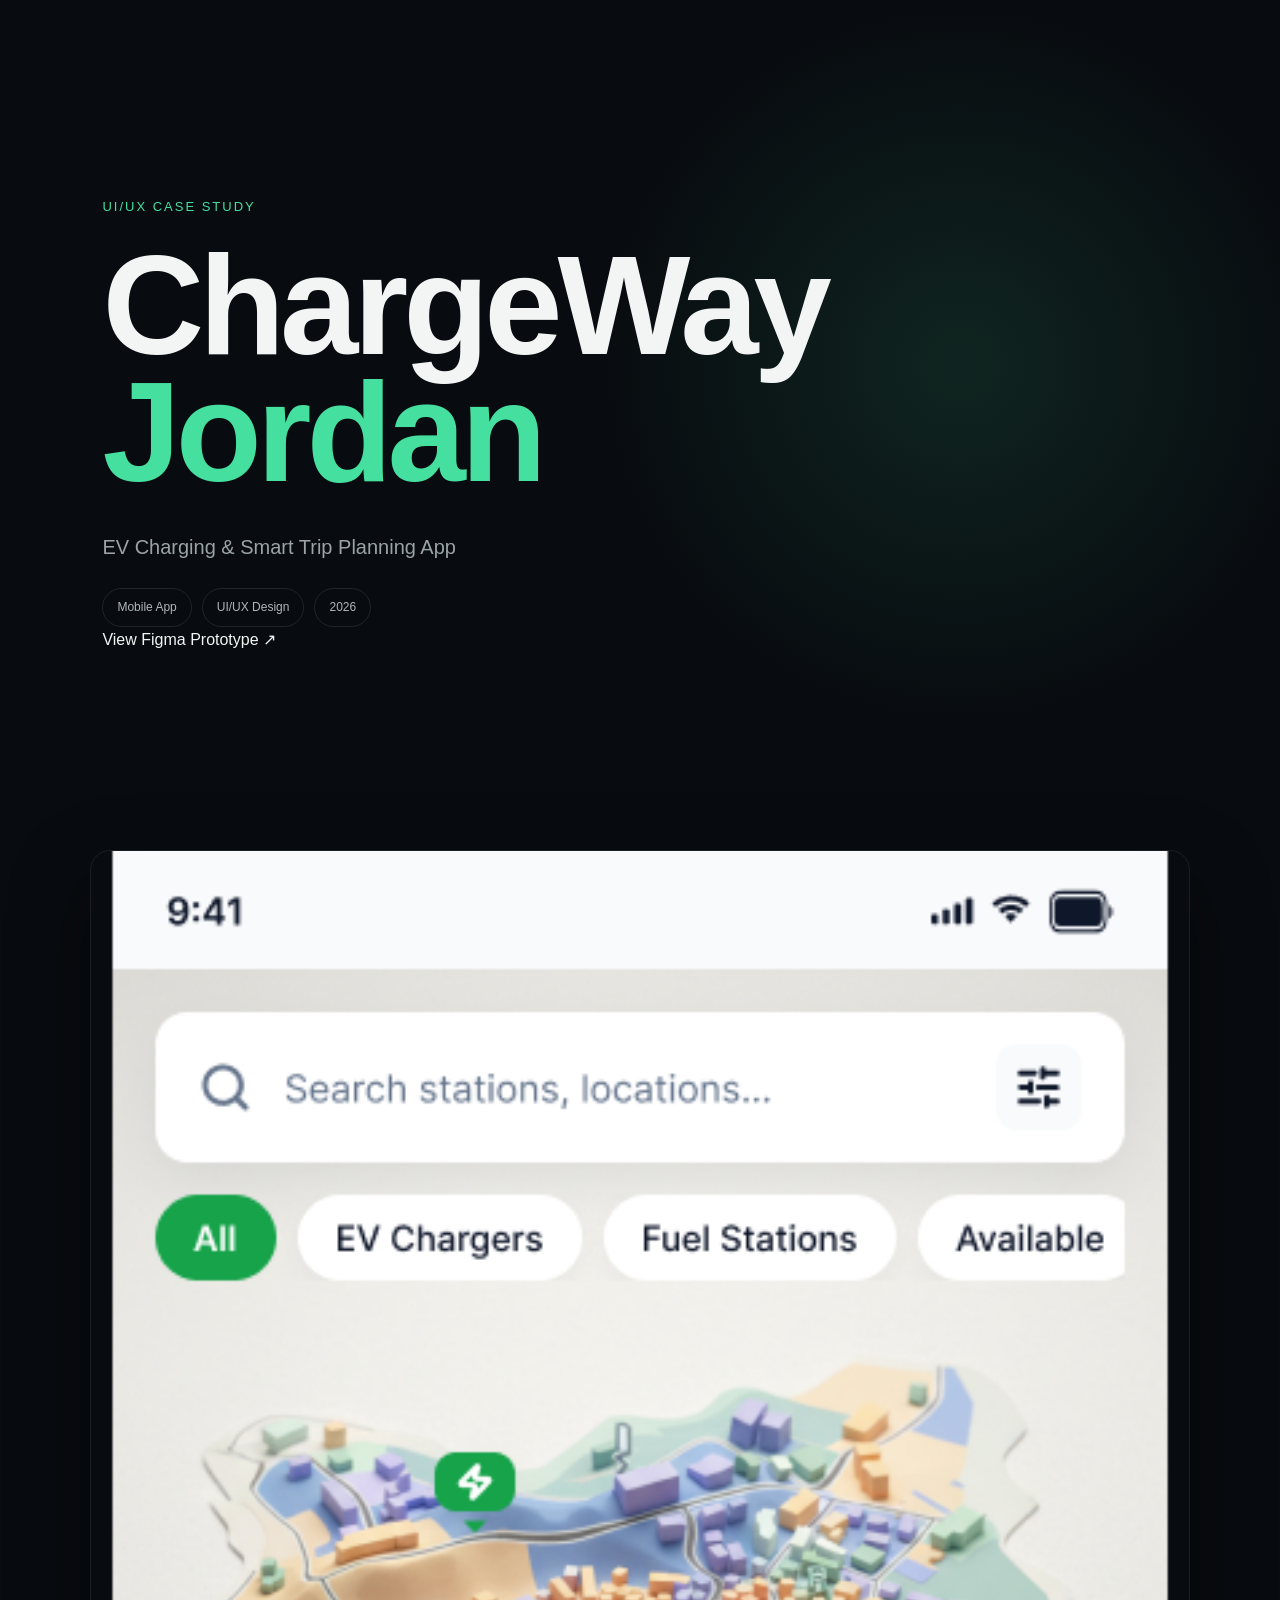
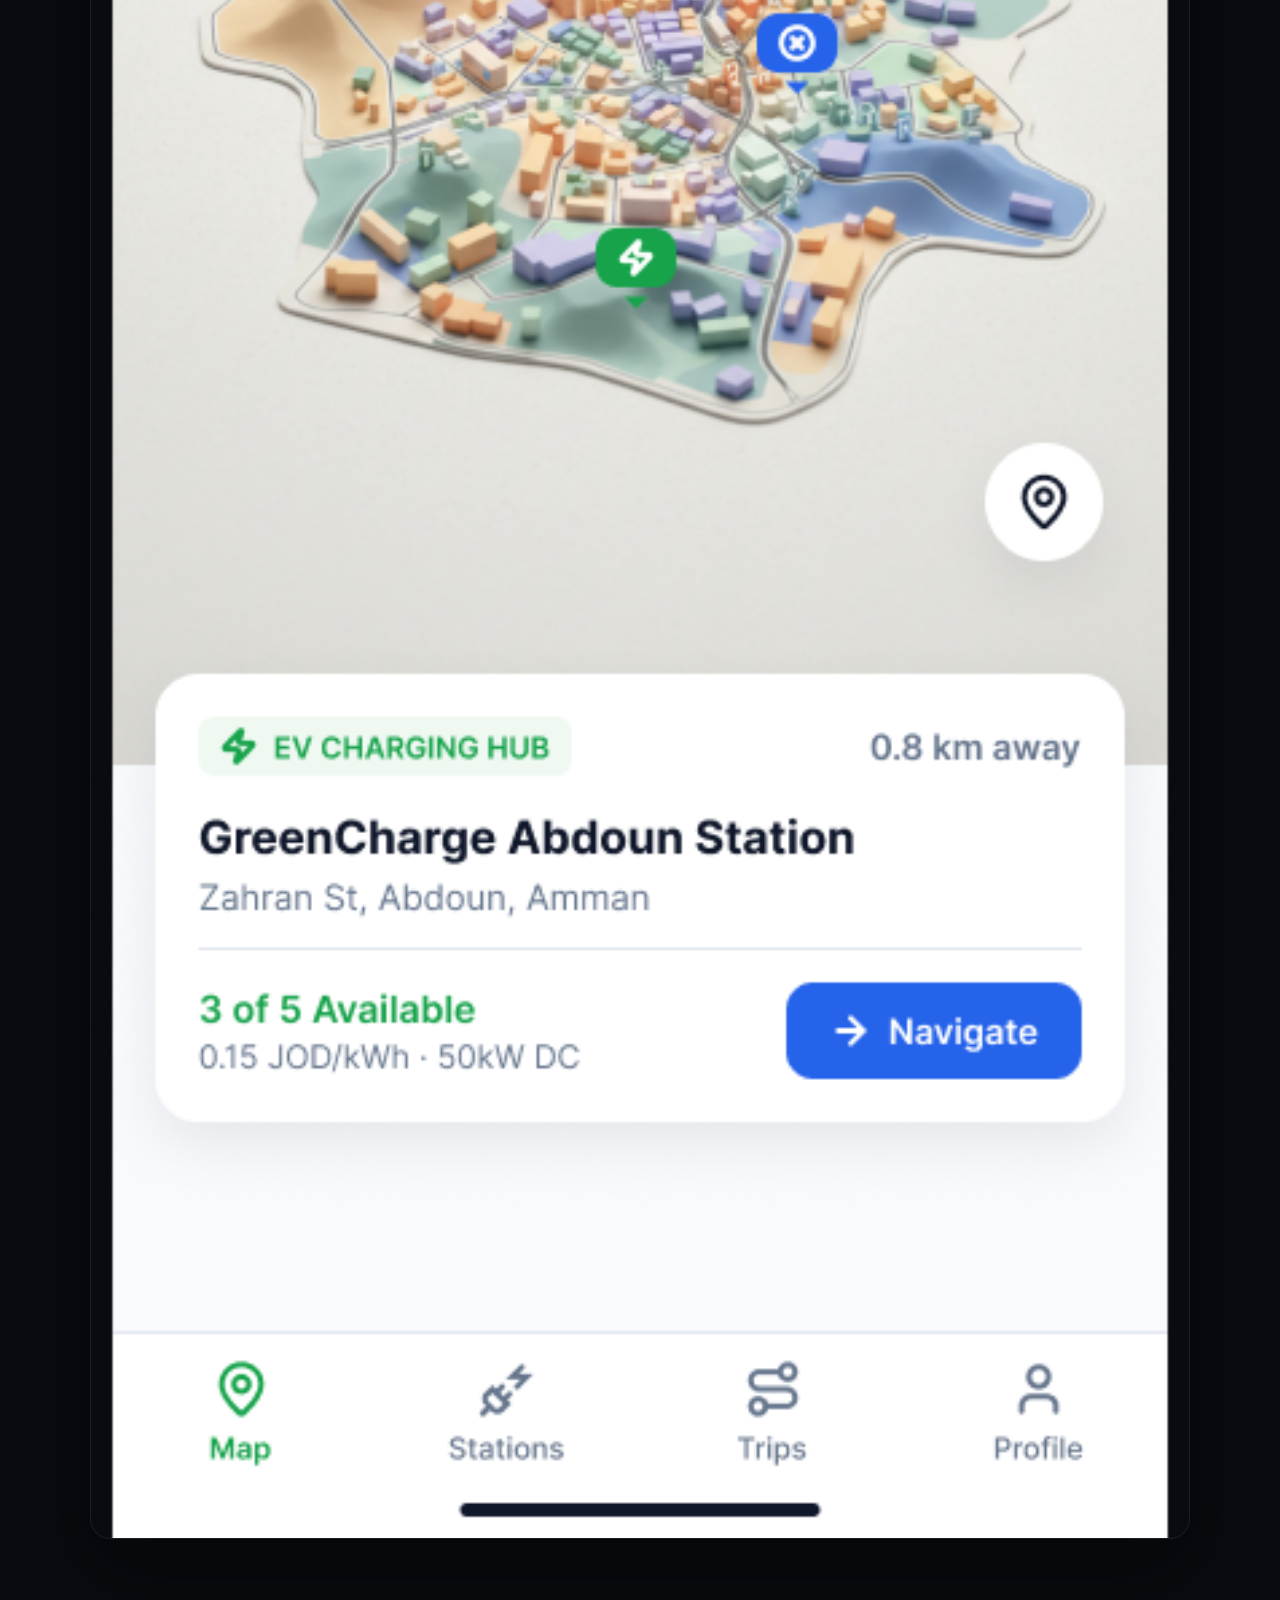
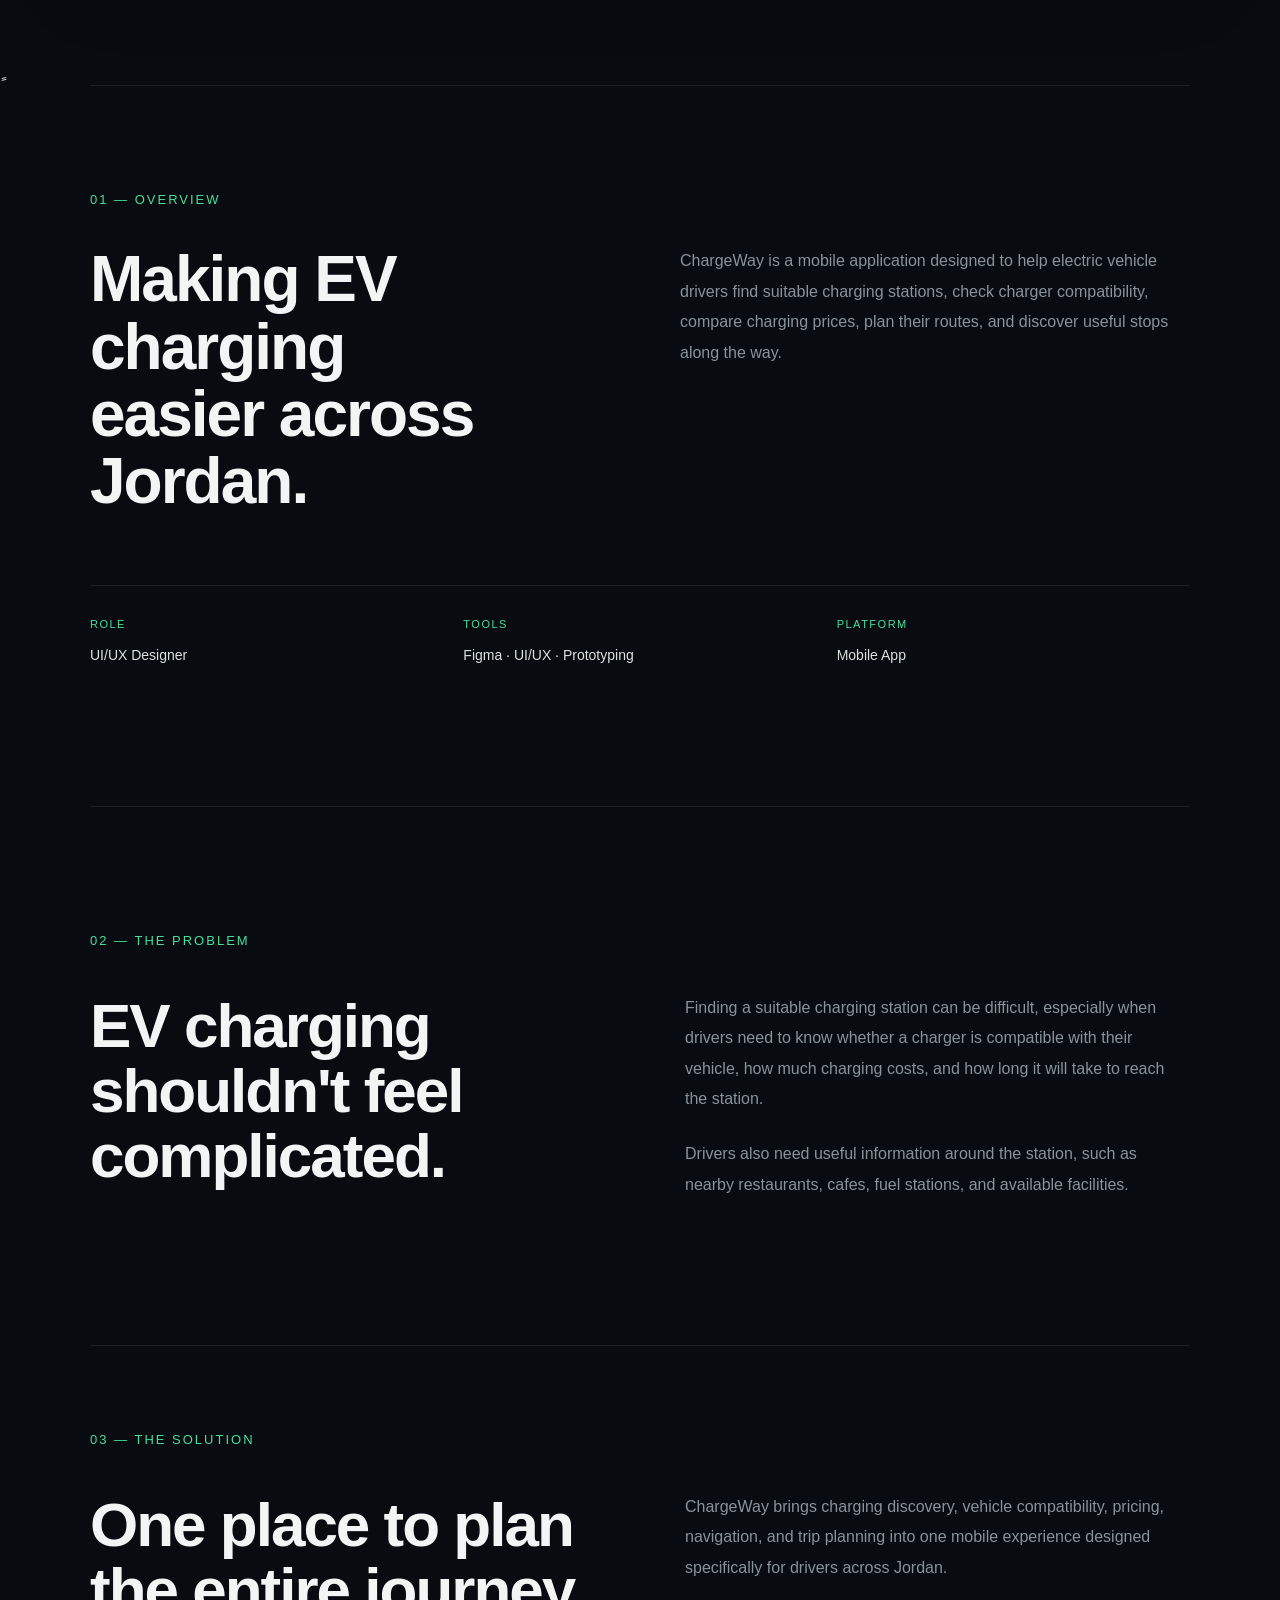
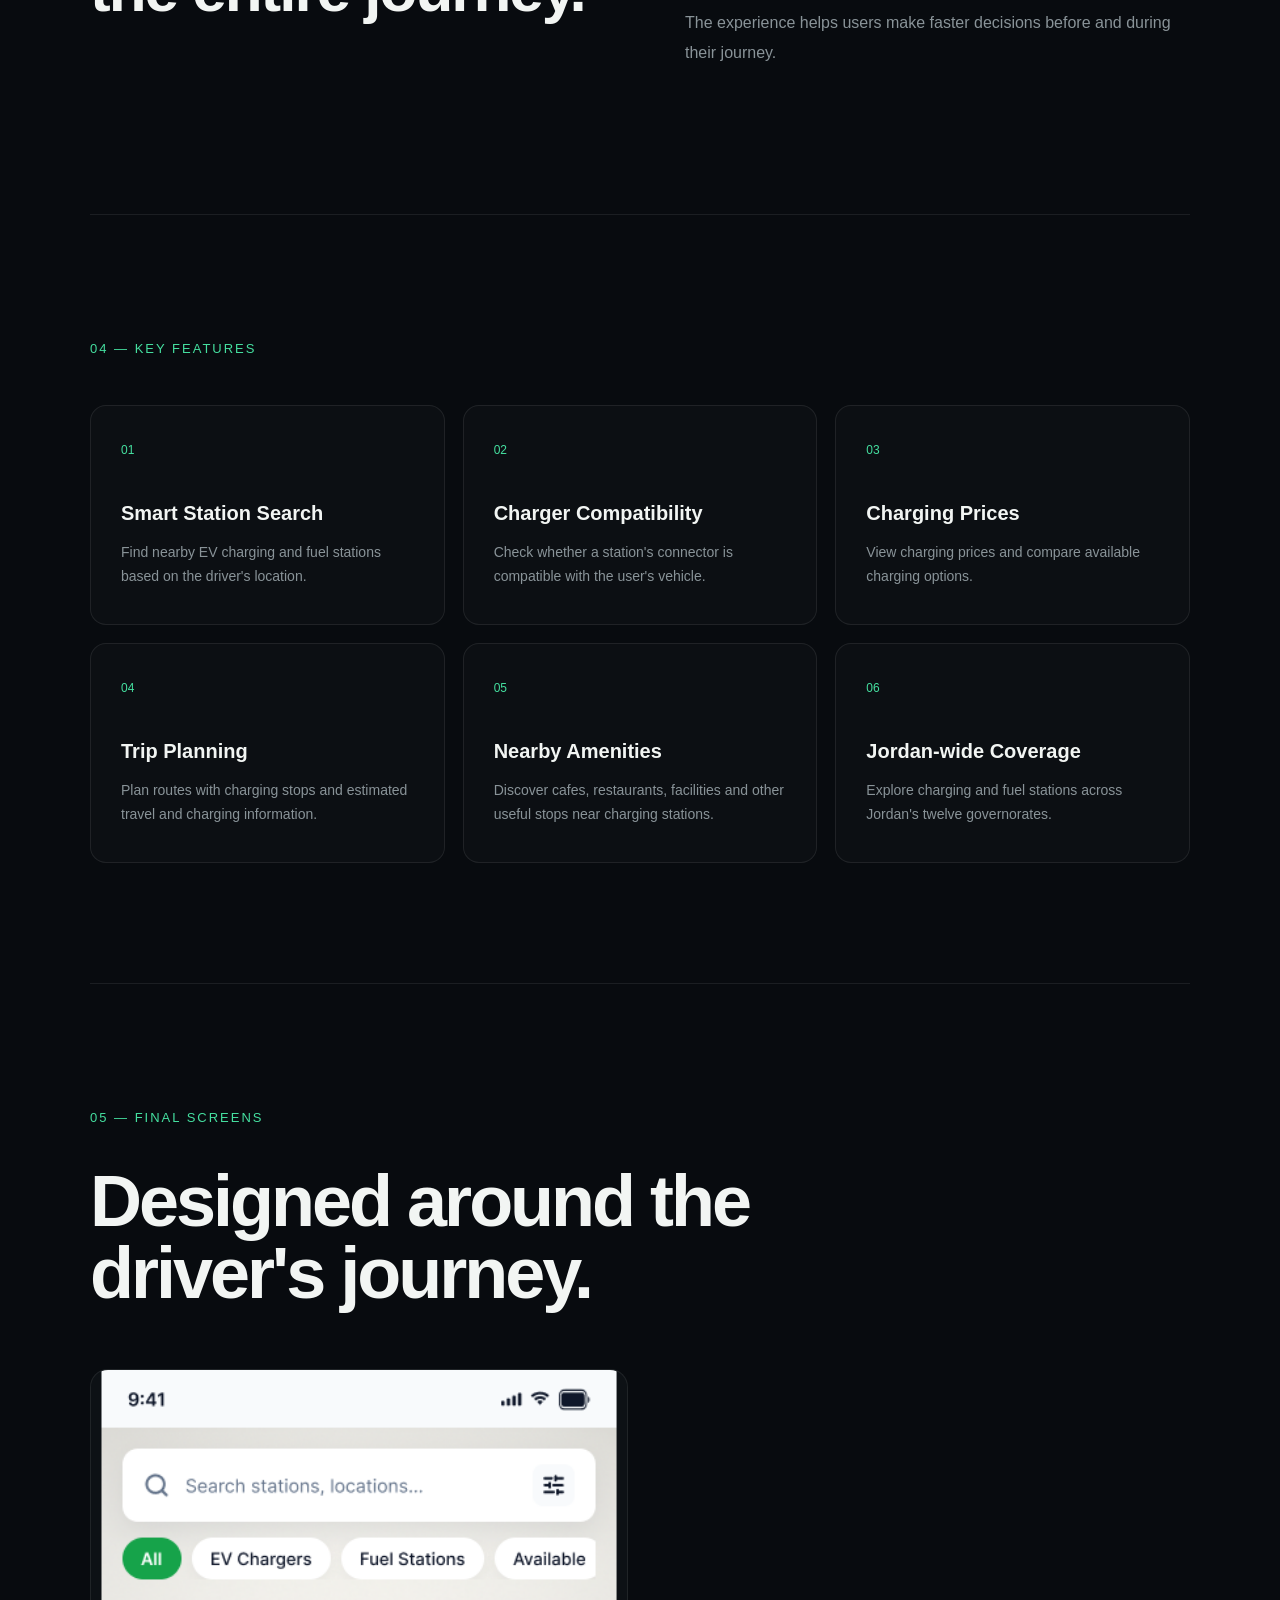
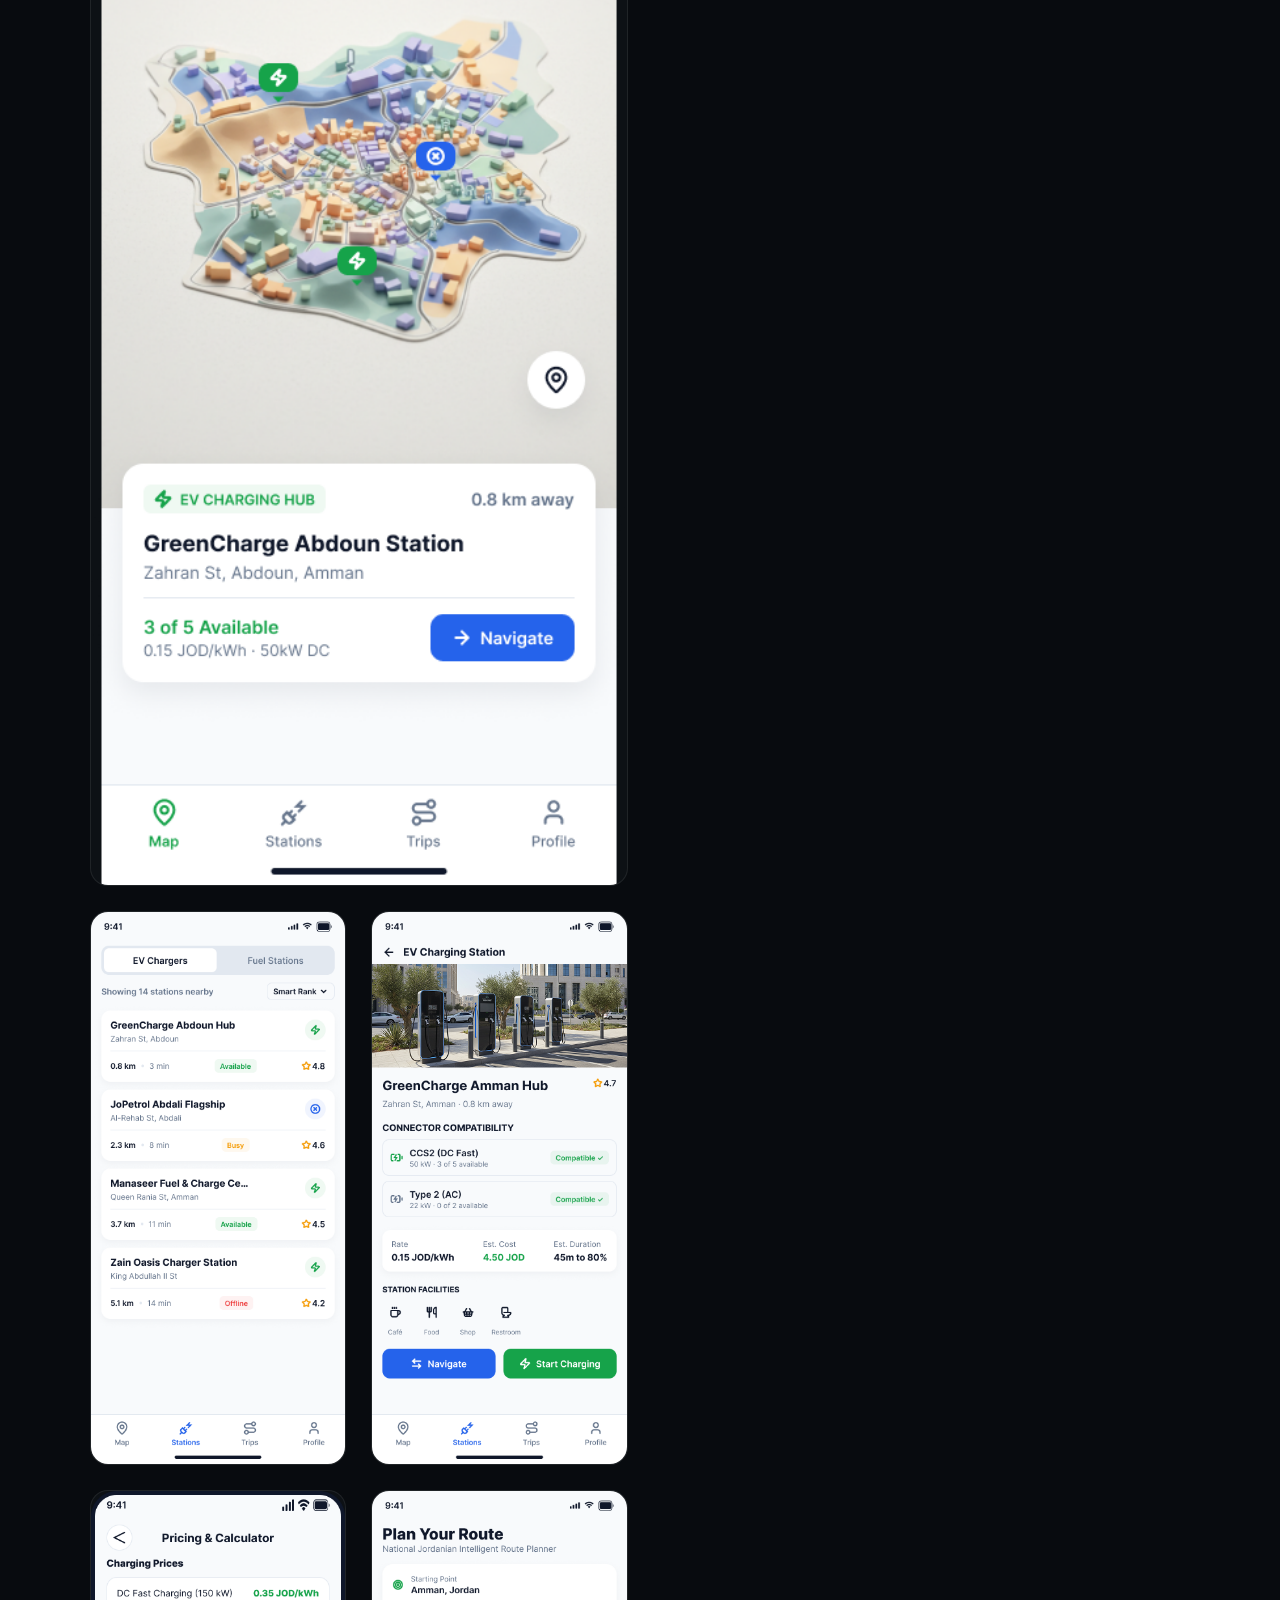
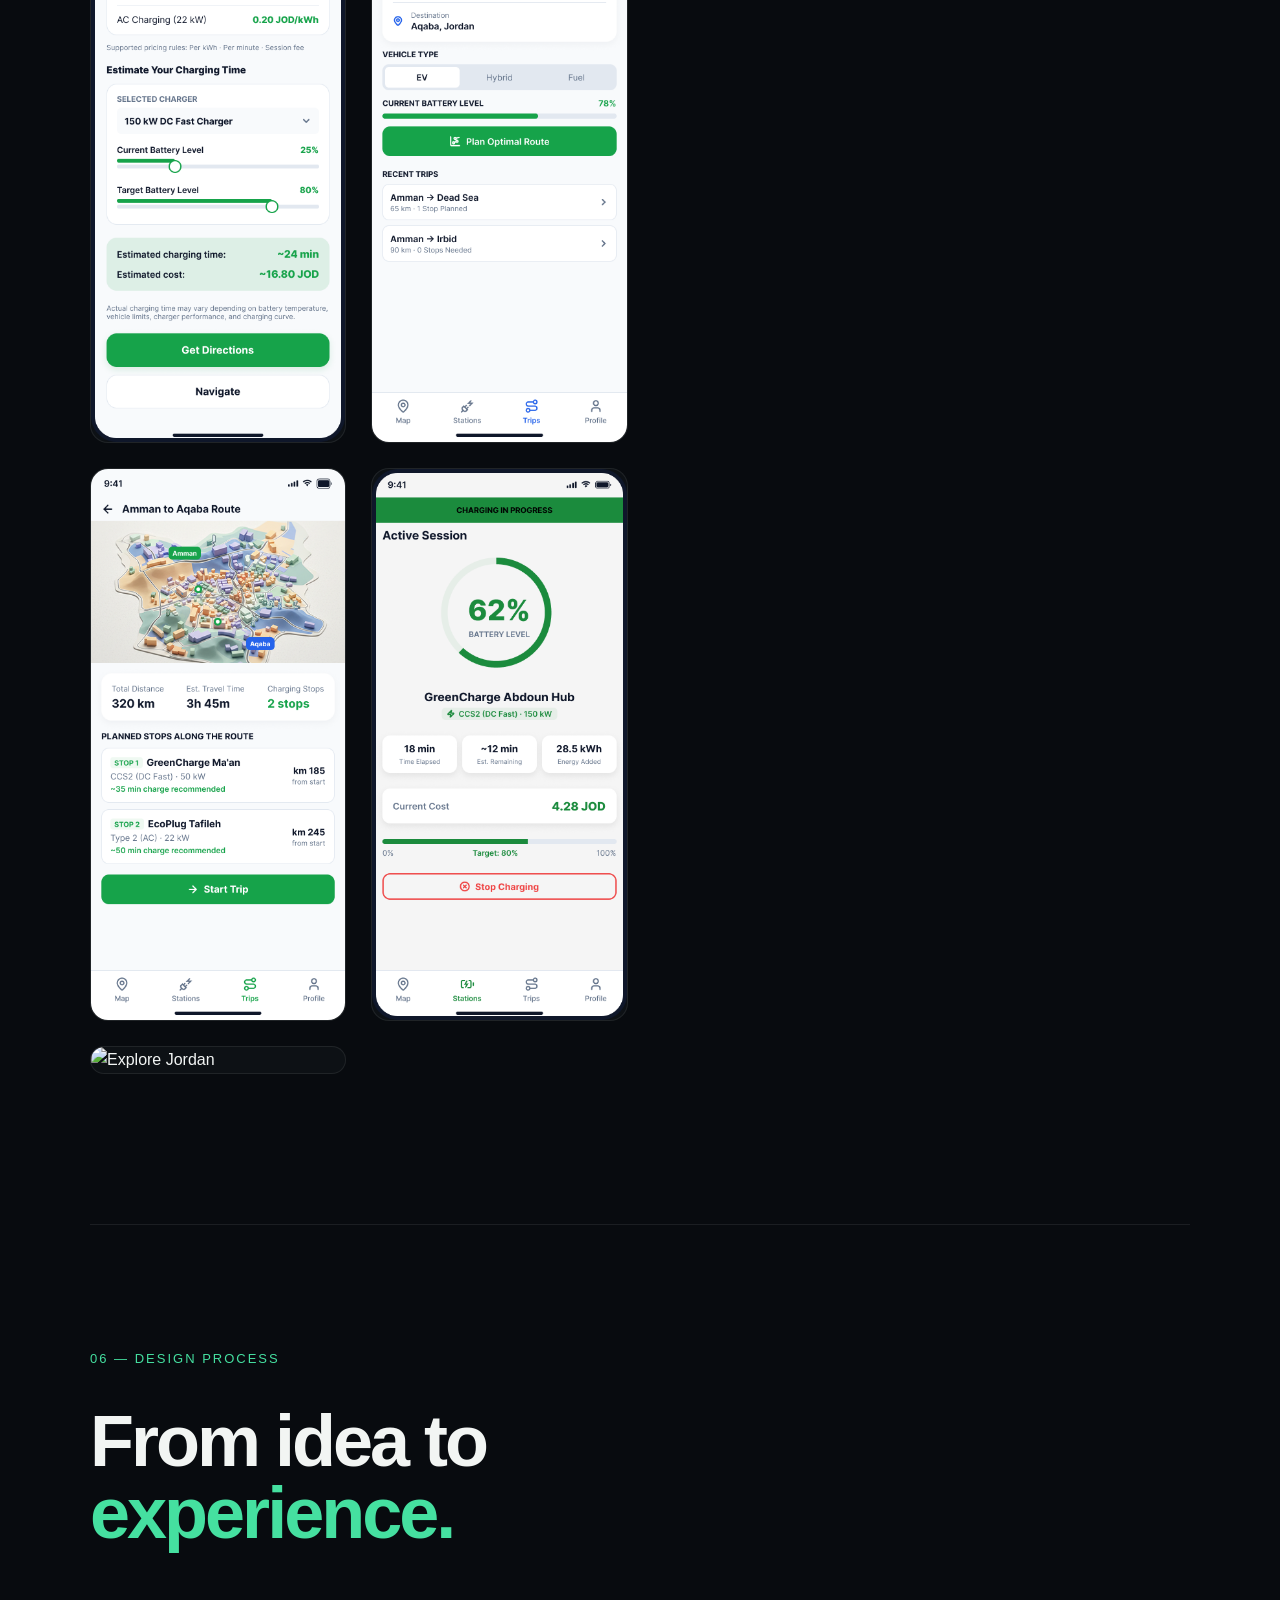
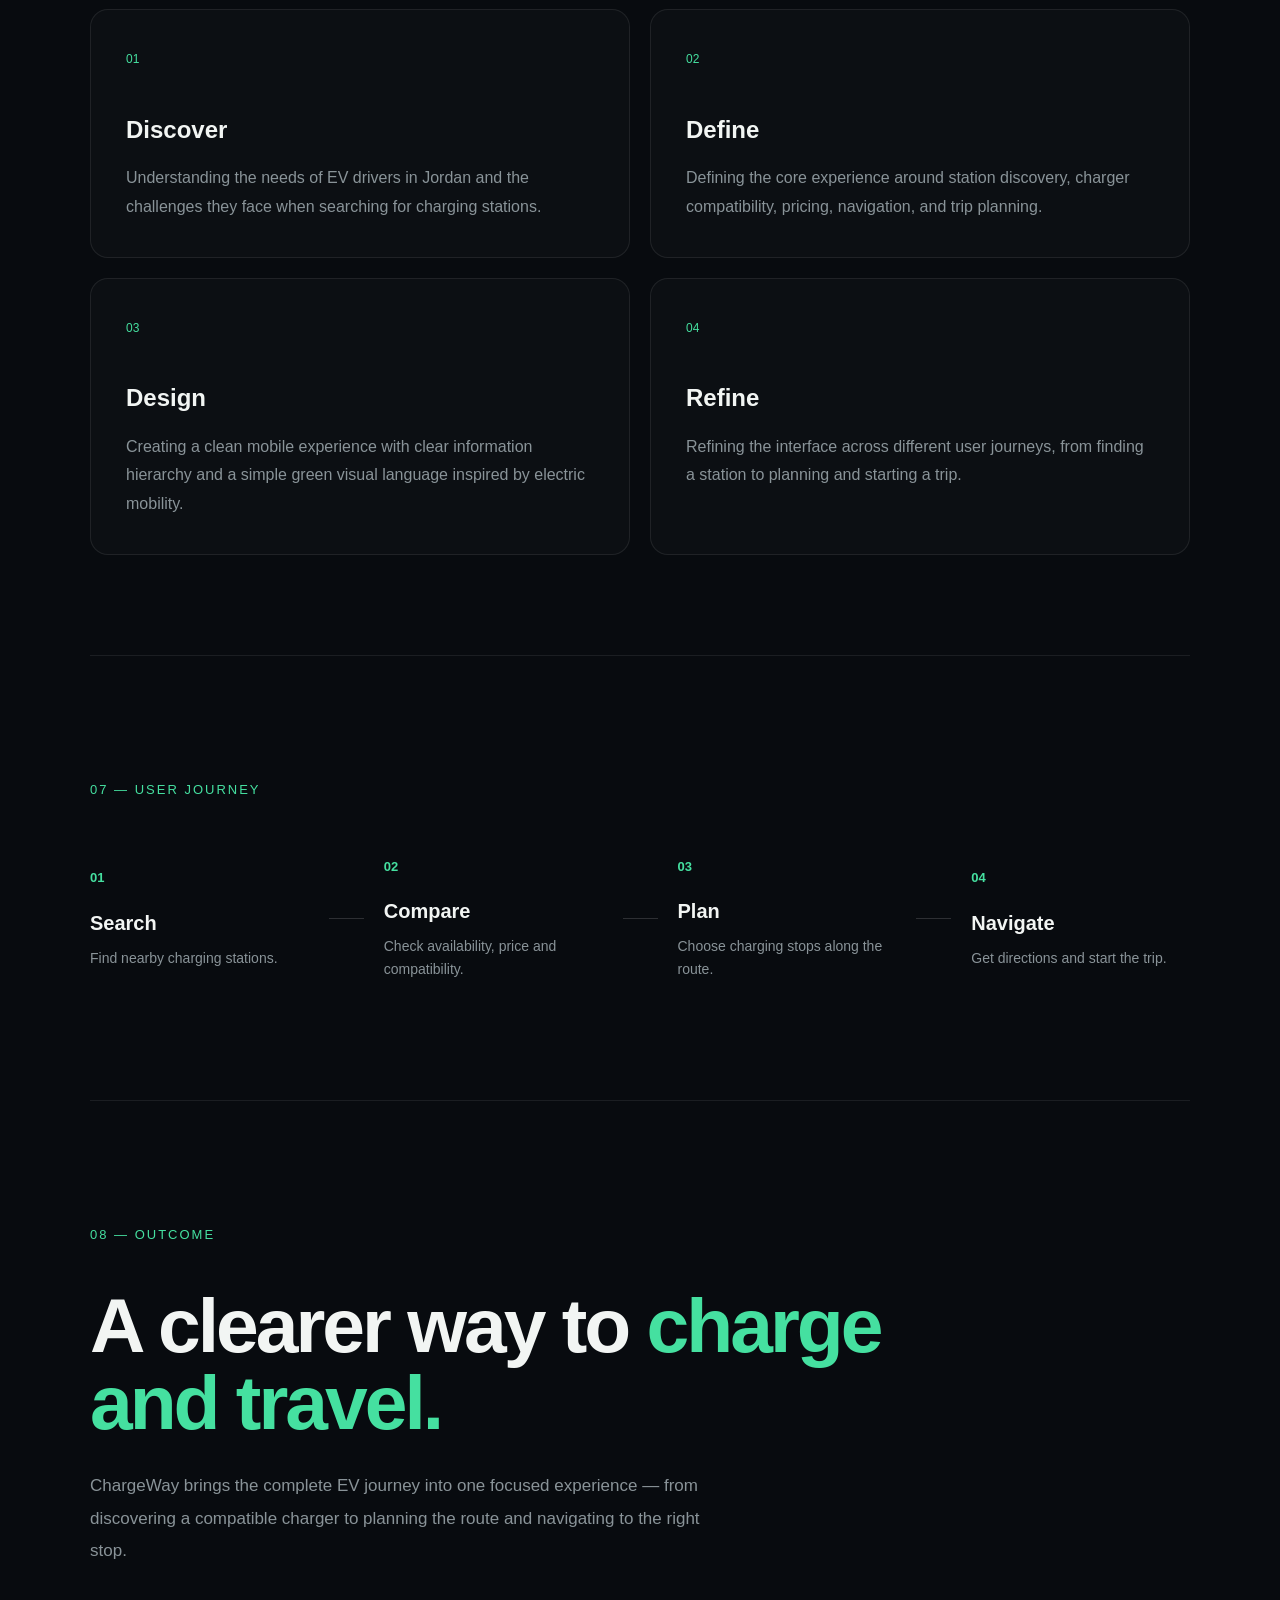
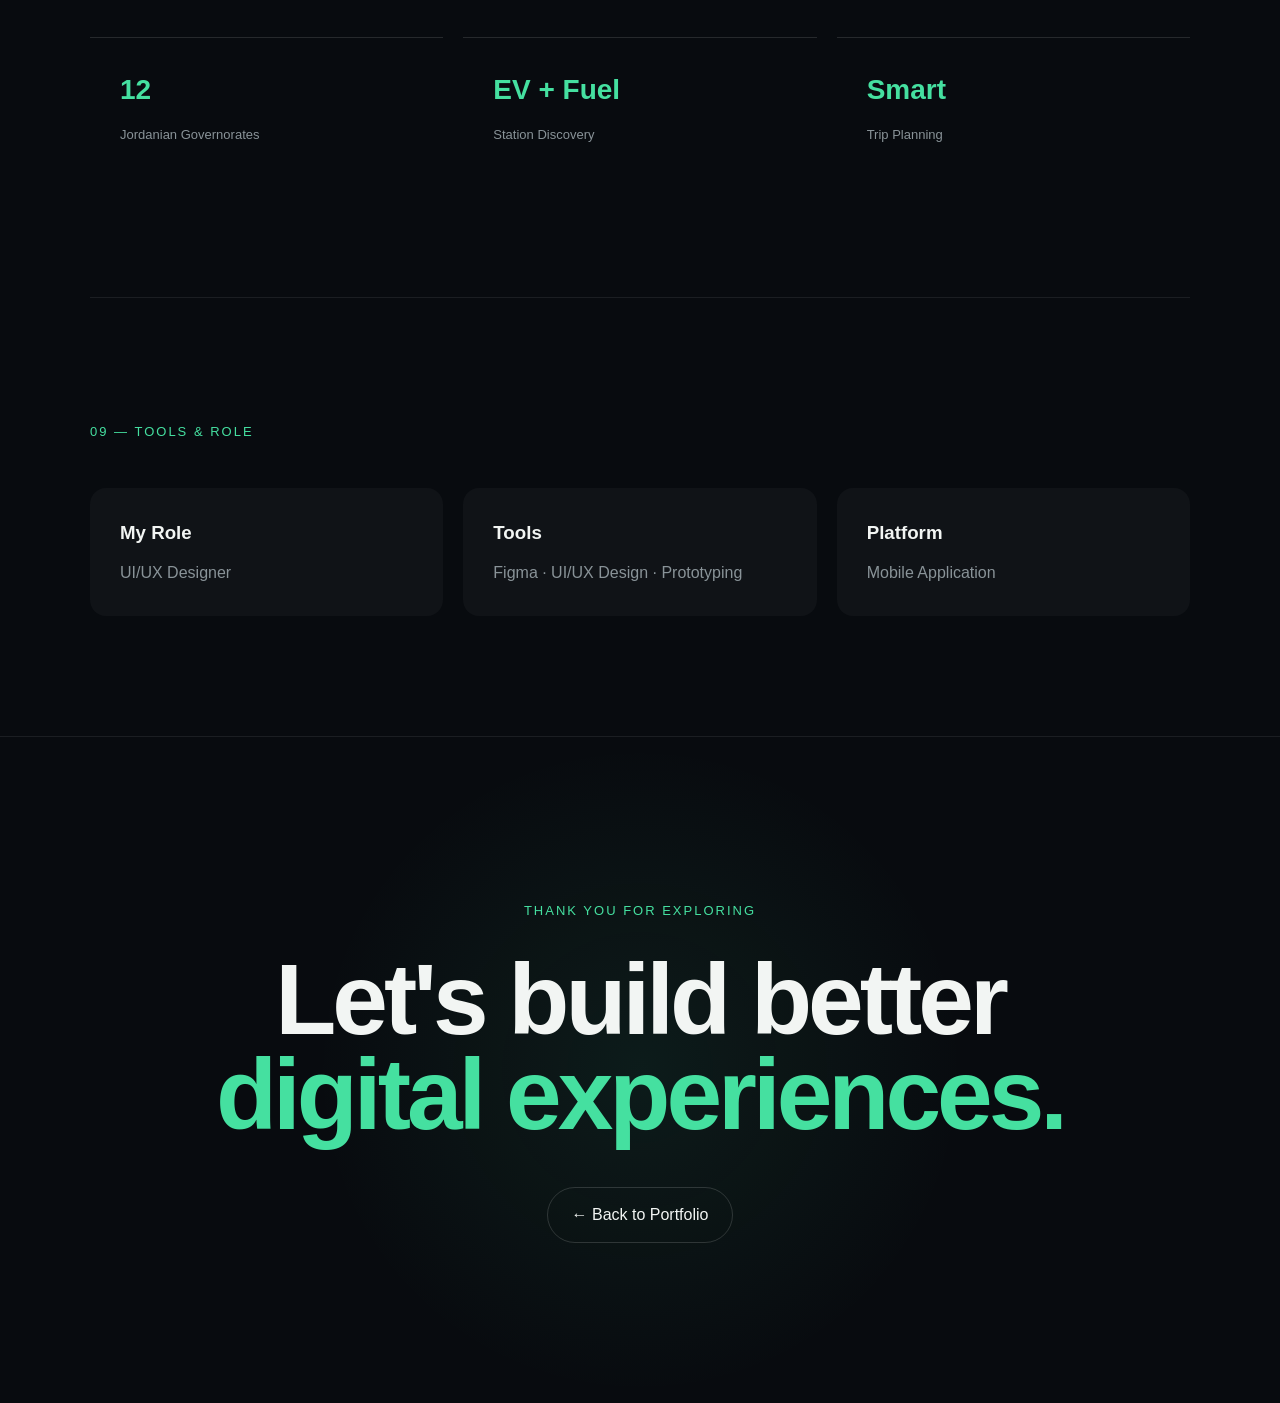
==== chargeway.html @ 44dd0bc0 "Update portfolio projects" ====
<!DOCTYPE html>
<html lang="en">

<head>
    <meta charset="UTF-8">
    <meta name="viewport" content="width=device-width, initial-scale=1.0">

    <title>ChargeWay Jordan | Case Study</title>

    <link rel="stylesheet" href="style.css">
</head>

<body>
    <main class="case-study">

        <section class="case-hero">

            <span class="case-label">UI/UX CASE STUDY</span>

            <h1>ChargeWay<br><span>Jordan</span></h1>

            <p>
                EV Charging & Smart Trip Planning App
            </p>

            <div class="case-meta">
                <span>Mobile App</span>
                <span>UI/UX Design</span>
                <span>2026</span>
            </div>

            <a href="https://www.figma.com/design/7tUg4r42cAVFKD8ADOgPpk/Chargeway?node-id=0-1&t=rxl9IaNbEsY9hWfi-1"
                class="btn-secondary" target="_blank" rel="noopener noreferrer">
                View Figma Prototype ↗
            </a>

        </section>

        <section class="case-preview">
            <img src="assets/chargeway/map-home.png" alt="ChargeWay main map">

        </section>ٍ
        <section class="case-overview">

            <span class="case-label">01 — OVERVIEW</span>

            <div class="overview-content">

                <h2>Making EV charging<br>easier across Jordan.</h2>

                <p>
                    ChargeWay is a mobile application designed to help
                    electric vehicle drivers find suitable charging stations,
                    check charger compatibility, compare charging prices,
                    plan their routes, and discover useful stops along the way.
                </p>

            </div>
            <div class="overview-meta">

                <div>
                    <span>ROLE</span>
                    <strong>UI/UX Designer</strong>
                </div>

                <div>
                    <span>TOOLS</span>
                    <strong>Figma · UI/UX · Prototyping</strong>
                </div>

                <div>
                    <span>PLATFORM</span>
                    <strong>Mobile App</strong>
                </div>

            </div>
        </section>
        <section class="case-section">

            <span class="case-label">02 — THE PROBLEM</span>

            <div class="case-two-column">

                <h2>EV charging shouldn't feel complicated.</h2>

                <div>
                    <p>
                        Finding a suitable charging station can be difficult,
                        especially when drivers need to know whether a charger
                        is compatible with their vehicle, how much charging
                        costs, and how long it will take to reach the station.
                    </p>

                    <p>
                        Drivers also need useful information around the station,
                        such as nearby restaurants, cafes, fuel stations,
                        and available facilities.
                    </p>
                </div>

            </div>

        </section>


        <section class="case-section solution-section">

            <span class="case-label">03 — THE SOLUTION</span>

            <div class="case-two-column">

                <h2>One place to plan the entire journey.</h2>

                <div>
                    <p>
                        ChargeWay brings charging discovery, vehicle
                        compatibility, pricing, navigation, and trip planning
                        into one mobile experience designed specifically
                        for drivers across Jordan.
                    </p>

                    <p>
                        The experience helps users make faster decisions
                        before and during their journey.
                    </p>
                </div>

            </div>

        </section>
        <section class="case-section">

            <span class="case-label">04 — KEY FEATURES</span>

            <div class="features-grid">

                <div class="feature-card">
                    <span>01</span>
                    <h3>Smart Station Search</h3>
                    <p>
                        Find nearby EV charging and fuel stations based
                        on the driver's location.
                    </p>
                </div>

                <div class="feature-card">
                    <span>02</span>
                    <h3>Charger Compatibility</h3>
                    <p>
                        Check whether a station's connector is compatible
                        with the user's vehicle.
                    </p>
                </div>

                <div class="feature-card">
                    <span>03</span>
                    <h3>Charging Prices</h3>
                    <p>
                        View charging prices and compare available
                        charging options.
                    </p>
                </div>

                <div class="feature-card">
                    <span>04</span>
                    <h3>Trip Planning</h3>
                    <p>
                        Plan routes with charging stops and estimated
                        travel and charging information.
                    </p>
                </div>

                <div class="feature-card">
                    <span>05</span>
                    <h3>Nearby Amenities</h3>
                    <p>
                        Discover cafes, restaurants, facilities and
                        other useful stops near charging stations.
                    </p>
                </div>

                <div class="feature-card">
                    <span>06</span>
                    <h3>Jordan-wide Coverage</h3>
                    <p>
                        Explore charging and fuel stations across
                        Jordan's twelve governorates.
                    </p>
                </div>

            </div>

        </section>
        <section class="case-section final-screens">

            <span class="case-label">05 — FINAL SCREENS</span>

            <h2 class="screens-title">
                Designed around the<br>
                driver's journey.
            </h2>

            <div class="screen-showcase">
                <div class="screen-showcase">

                    <img src="assets/chargeway/map-home.png" alt="ChargeWay Main Map">

                    <img src="assets/chargeway/stations-list.png" alt="ChargeWay Station List">

                    <img src="assets/chargeway/ev-station-details.png" alt="ChargeWay EV Station Details">

                    <img src="assets/chargeway/screen-ev-calculator.png" alt="ChargeWay EV Calculator">

                    <img src="assets/chargeway/trip-planner.png" alt="ChargeWay Trip Planner">

                    <img src="assets/chargeway/route-overview.png" alt="ChargeWay Route Overview">

                    <img src="assets/chargeway/charging-session.png" alt="ChargeWay Charging Session">

                    <img src="assets/chargeway/explore-jordan.png" alt="Explore Jordan">

                </div>
            </div>

        </section>
        <section class="case-section process-section">

            <span class="case-label">06 — DESIGN PROCESS</span>

            <h2 class="screens-title">
                From idea to<br>
                <span>experience.</span>
            </h2>

            <div class="process-grid">

                <div class="process-card">
                    <span>01</span>
                    <h3>Discover</h3>
                    <p>
                        Understanding the needs of EV drivers in Jordan
                        and the challenges they face when searching for
                        charging stations.
                    </p>
                </div>

                <div class="process-card">
                    <span>02</span>
                    <h3>Define</h3>
                    <p>
                        Defining the core experience around station
                        discovery, charger compatibility, pricing,
                        navigation, and trip planning.
                    </p>
                </div>

                <div class="process-card">
                    <span>03</span>
                    <h3>Design</h3>
                    <p>
                        Creating a clean mobile experience with clear
                        information hierarchy and a simple green visual
                        language inspired by electric mobility.
                    </p>
                </div>

                <div class="process-card">
                    <span>04</span>
                    <h3>Refine</h3>
                    <p>
                        Refining the interface across different user
                        journeys, from finding a station to planning
                        and starting a trip.
                    </p>
                </div>

            </div>

        </section>
        <section class="case-section">

            <span class="case-label">07 — USER JOURNEY</span>

            <div class="journey">

                <div class="journey-step">
                    <strong>01</strong>
                    <span>Search</span>
                    <p>Find nearby charging stations.</p>
                </div>

                <div class="journey-line"></div>

                <div class="journey-step">
                    <strong>02</strong>
                    <span>Compare</span>
                    <p>Check availability, price and compatibility.</p>
                </div>

                <div class="journey-line"></div>

                <div class="journey-step">
                    <strong>03</strong>
                    <span>Plan</span>
                    <p>Choose charging stops along the route.</p>
                </div>

                <div class="journey-line"></div>

                <div class="journey-step">
                    <strong>04</strong>
                    <span>Navigate</span>
                    <p>Get directions and start the trip.</p>
                </div>

            </div>

        </section>
        <section class="case-section outcome-section">

            <span class="case-label">08 — OUTCOME</span>

            <div class="outcome-content">

                <h2>
                    A clearer way to
                    <span>charge and travel.</span>
                </h2>

                <p>
                    ChargeWay brings the complete EV journey into one
                    focused experience — from discovering a compatible
                    charger to planning the route and navigating to the
                    right stop.
                </p>

            </div>

            <div class="outcome-stats">

                <div>
                    <strong>12</strong>
                    <span>Jordanian Governorates</span>
                </div>

                <div>
                    <strong>EV + Fuel</strong>
                    <span>Station Discovery</span>
                </div>

                <div>
                    <strong>Smart</strong>
                    <span>Trip Planning</span>
                </div>

            </div>

        </section>
        <section class="case-section tools-section">

            <span class="case-label">09 — TOOLS & ROLE</span>

            <div class="tools-grid">

                <div>
                    <h3>My Role</h3>
                    <p>UI/UX Designer</p>
                </div>

                <div>
                    <h3>Tools</h3>
                    <p>Figma · UI/UX Design · Prototyping</p>
                </div>

                <div>
                    <h3>Platform</h3>
                    <p>Mobile Application</p>
                </div>

            </div>

        </section>
        <section class="case-cta">

            <span class="case-label">THANK YOU FOR EXPLORING</span>

            <h2>
                Let's build better<br>
                <span>digital experiences.</span>
            </h2>

            <a href="index.html" class="back-portfolio">
                ← Back to Portfolio
            </a>

        </section>
    </main>

</body>

</html>
---- style.css ----
:root {--bg: #080b0f;--surface: #0e1319;--surface2: #131a22;--border: rgba(255, 255, 255, .09);--text: #f2f5f4;--muted: #98a29f;--green: #45e09a;--greenDark: #173f30;--purple: #c18cff;--blue: #73a8ff;--max: 1180px
;--accent: #45e0a0;--accent-dark: #20b879;}

* {
    box-sizing: border-box;
    margin: 0;
    padding: 0
}

html {scroll-behavior: smooth;}

body {
    background: var(--bg);
    color: var(--text);
    font-family: Inter, sans-serif;
    line-height: 1.6;
    overflow-x: hidden
}

a {
    color: inherit;
    text-decoration: none
}

::selection {
    background: var(--green);
    color: #06110c
}

.wrap {
    width: min(var(--max), calc(100% - 48px));
    margin: auto
}

.navbar {
    height: 78px;
    width: min(var(--max), calc(100% - 48px));
    margin: auto;
    border-bottom: 1px solid var(--border);
    display: flex;
    align-items: center;
    justify-content: space-between;
    position: sticky;
    top: 0;
    z-index: 1000;
    backdrop-filter: blur(14px);
    -webkit-backdrop-filter: blur(14px);
    background: rgba(7, 10, 9, 0.82);
}

.logo {
    font-size: 28px;
    font-weight: 800;
    letter-spacing: -2px
}

.logo span,
.heading small,
.info>small,
.timeline>article>small {
    color: var(--green)
}

nav {
    display: flex;
    gap: 28px
}

nav a {
    font-size: 12px;
    color: var(--muted);
    transition: .2s
}

nav a:hover {
    color: var(--text)
}

.nav-btn {
    font-size: 12px;
    border: 1px solid var(--border);
    padding: 9px 14px;
    border-radius: 8px
}

.nav-btn:hover {
    border-color: var(--green);
    color: var(--green)
}

.hero {min-height: calc(100vh - 78px);display: grid;grid-template-columns: 1.05fr 0.95fr;align-items: center;gap: 60px;padding-top: 60px
;width: min(1180px, calc(100% - 48px)) !important;margin: 0 auto !important;padding-left: 0 !important;padding-right: 0 !important;overflow: hidden;}

.eyebrow {
    display: inline-flex;
    gap: 9px;
    align-items: center;
    border: 1px solid var(--border);
    background: var(--surface);
    border-radius: 50px;
    padding: 7px 12px;
    color: var(--muted);
    font-size: 10px;
    margin-bottom: 25px
}

.eyebrow i {
    width: 7px;
    height: 7px;
    background: var(--green);
    border-radius: 50%;
    box-shadow: 0 0 14px var(--green)
}

h1 {
    font-size: clamp(50px, 6.2vw, 84px);
    line-height: .98;
    letter-spacing: -5px
}

h1 em,
.contact h2 em {
    font-style: normal;
    color: var(--green)
}

.hero-p {
    max-width: 600px;
    color: var(--muted);
    font-size: 15px;
    margin: 27px 0 30px
}

.hero-p b {
    color: var(--text)
}

.actions {
    display: flex;
    gap: 10px;
    flex-wrap: wrap
}

.btn {
    padding: 12px 17px;
    border-radius: 8px;
    font-size: 12px;
    font-weight: 700
}

.primary {
    background: var(--green);
    color: #06110c
}

.ghost {
    border: 1px solid var(--border)
}

.ghost:hover {
    border-color: var(--green)
}

.stack {
    display: flex;
    gap: 7px;
    flex-wrap: wrap;
    margin-top: 38px
}

.stack span,
.tags span {
    font-size: 9px;
    color: #b7c0bd;
    border: 1px solid var(--border);
    background: #ffffff05;
    border-radius: 50px;
    padding: 5px 9px
}

.hero-art {
    min-height: 480px;
    display: grid;
    place-items: center;
    position: relative
}

.glow {
    position: absolute;
    width: 280px;
    height: 280px;
    background: var(--green);
    filter: blur(130px);
    opacity: .08
}

.code-card {
    width: min(450px, 100%);
    background: #0b1016;
    border: 1px solid var(--border);
    border-radius: 14px;
    overflow: hidden;
    transform: rotate(2deg);
    box-shadow: 0 35px 90px #0008
}

.window {
    height: 40px;
    border-bottom: 1px solid var(--border);
    display: flex;
    align-items: center;
    gap: 6px;
    padding: 0 14px;
    color: #68736f;
    font-size: 9px
}

.window b {
    width: 7px;
    height: 7px;
    border-radius: 50%;
    background: #3b4542
}

.window span {
    margin-left: 9px
}

pre {
    padding: 27px;
    font: 12px/2 "Courier New", monospace;
    color: #abb5b1;
    white-space: pre-wrap
}

code i {
    color: var(--purple);
    font-style: normal
}

code strong {
    color: var(--blue)
}

code mark {
    color: var(--green);
    background: none
}

.float {
    position: absolute;
    bottom: 35px;
    left: 0;
    display: flex;
    gap: 10px;
    align-items: center;
    padding: 10px 13px;
    border: 1px solid var(--border);
    border-radius: 10px;
    background: #0f141aeF;
    backdrop-filter: blur(12px)
}

.float>span {
    width: 31px;
    height: 31px;
    display: grid;
    place-items: center;
    background: var(--greenDark);
    color: var(--green);
    border-radius: 8px
}

.float b,
.float small {
    display: block
}

.float b {
    font-size: 10px
}

.float small {
    font-size: 9px;
    color: var(--muted)
}

.section {
    padding: 115px 0;
    border-top: 1px solid var(--border)
}

.heading {
    margin-bottom: 50px
}

.heading small,
.info>small,
.timeline>article>small,
.contact>small {
    font-size: 10px;
    letter-spacing: 1.8px;
    font-weight: 700
}

.heading h2 {
    font-size: clamp(34px, 4vw, 52px);
    line-height: 1.05;
    letter-spacing: -2.5px;
    margin-top: 8px
}

.about-grid {display: grid;grid-template-columns: 1.2fr 0.8fr;gap: 100px;width: 100%;align-items: start;}

.about-grid .lead {
    font-size: 23px;
    line-height: 1.5;
    color: var(--text);
    margin-bottom: 22px
}

.about-grid p:not(.lead) {
    font-size: 13px;
    color: var(--muted);
    margin-bottom: 14px
}

.stats {
    display: grid;
    grid-template-columns: 1fr 1fr;
    border: 1px solid var(--border);
    gap: 1px;
    background: var(--border)
}

.stats div {
    background: var(--surface);
    padding: 25px;
    min-height: 120px
}

.stats b,
.stats small {
    display: block
}

.stats b {
    font-size: 18px
}

.stats small {
    font-size: 10px;
    color: var(--muted);
    margin-top: 6px
}

.skills {display: grid;grid-template-columns: repeat(4, 1fr);gap: 12px
;width: min(1180px, calc(100% - 48px)) !important;margin: 0 auto !important;padding-left: 0 !important;padding-right: 0 !important;}

.skills article {
    background: var(--surface);
    border: 1px solid var(--border);
    padding: 25px 21px;
    border-radius: 12px;
    min-height: 235px;
    transition: .25s
}

.skills article:hover {
    transform: translateY(-4px);
    border-color: #45e09a55
}

.skills article>span {
    display: grid;
    place-items: center;
    width: 38px;
    height: 38px;
    border-radius: 9px;
    background: var(--greenDark);
    color: var(--green);
    margin-bottom: 26px
}

.skills h3 {
    font-size: 14px;
    margin-bottom: 12px
}

.skills p {
    font-size: 11px;
    color: var(--muted)
}

.projects {display: flex;flex-direction: column;gap: 18px
;width: min(1180px, calc(100% - 48px)) !important;margin: 0 auto !important;padding-left: 0 !important;padding-right: 0 !important;}

.project {
    display: grid;
    grid-template-columns: 1.05fr .95fr;
    overflow: hidden;
    background: var(--surface);
    border: 1px solid var(--border);
    border-radius: 15px;
    transition: .25s
}

.project:hover {
    border-color: #45e09a4d
}

.visual {
    min-height: 370px;
    display: flex;
    align-items: center;
    justify-content: center;
    overflow: hidden
}

.chargeway {
    background: radial-gradient(circle, #183c2f, #0b1116 65%)
}

.hr {
    background: radial-gradient(circle, #192e3d, #0d141c 65%)
}

.shop {
    background: radial-gradient(circle, #302a3f, #121017 65%)
}

.phone {
    width: 140px;
    height: 285px;
    background: #f5f8f7;
    border: 5px solid #202b2c;
    border-radius: 22px;
    padding: 8px;
    box-shadow: 0 25px 50px #0007
}

.p1 {
    transform: rotate(-8deg) translateX(24px);
    z-index: 2
}

.p2 {
    transform: rotate(8deg) translateX(-15px) translateY(14px)
}

.screen {
    height: 100%;
    background: #f5f8f7;
    color: #13201a;
    border-radius: 14px;
    padding: 23px 11px;
    display: flex;
    flex-direction: column;
    align-items: center;
    gap: 7px;
    font-size: 10px
}

.screen>strong {
    width: 37px;
    height: 37px;
    display: grid;
    place-items: center;
    background: #1aae63;
    color: #fff;
    border-radius: 50%;
    margin-bottom: 10px
}

.screen small {
    color: #77817d
}

.screen.light {
    align-items: flex-start
}

.map {
    width: 100%;
    height: 100px;
    background: linear-gradient(35deg, transparent 45%, #cbd5d0 46% 48%, transparent 49%), #e9efec;
    border-radius: 8px;
    margin-top: 15px
}

.lines {
    width: 100%;
    height: 75px;
    background: #e5ebe8;
    border-radius: 8px;
    margin-top: 15px
}

.bar {
    width: 100%;
    height: 27px;
    background: #1aae63;
    border-radius: 7px;
    margin-top: auto
}

.dashboard {
    width: 82%;
    height: 220px;
    background: #101a23;
    border: 1px solid #ffffff14;
    border-radius: 10px;
    padding: 18px;
    box-shadow: 0 30px 70px #0007
}

.cards {
    display: flex;
    gap: 7px;
    margin-top: 18px
}

.cards i {
    height: 42px;
    flex: 1;
    background: #172631;
    border-radius: 5px
}

.chart {
    height: 72px;
    display: flex;
    align-items: flex-end;
    gap: 7px;
    border-bottom: 1px solid #25343c;
    margin-top: 10px;
    padding: 0 8px
}

.chart i {
    width: 12px;
    background: var(--green);
    opacity: .65;
    border-radius: 3px 3px 0 0
}

.chart i:nth-child(1) {
    height: 35%
}

.chart i:nth-child(2) {
    height: 55%
}

.chart i:nth-child(3) {
    height: 42%
}

.chart i:nth-child(4) {
    height: 75%
}

.chart i:nth-child(5) {
    height: 58%
}

.chart i:nth-child(6) {
    height: 90%
}

.rows {
    display: flex;
    gap: 6px;
    margin-top: 12px
}

.rows i {
    height: 6px;
    background: #25333c;
    border-radius: 4px;
    flex: 1
}

.shop-card {
    width: 210px;
    min-height: 240px;
    background: #f5f1ea;
    color: #1b1817;
    border-radius: 13px;
    padding: 19px;
    display: flex;
    flex-direction: column;
    box-shadow: 0 30px 60px #0007
}

.shop-card div {
    height: 120px;
    background: linear-gradient(135deg, #d5c7b3, #8e7961);
    border-radius: 8px;
    margin-bottom: 17px
}

.shop-card small {
    font-size: 8px;
    color: #81766d
}

.shop-card b {
    font-size: 14px;
    margin: 5px 0
}

.shop-card strong {
    font-size: 12px
}

.info {
    padding: 45px;
    display: flex;
    flex-direction: column;
    justify-content: center
}

.info h3 {
    font-size: 32px;
    letter-spacing: -1.5px;
    margin: 8px 0 13px
}

.info p {
    font-size: 12px;
    color: var(--muted);
    max-width: 480px;
    margin-bottom: 20px
}

.tags {
    display: flex;
    gap: 6px;
    flex-wrap: wrap
}

.info>a {
    color: var(--green);
    font-size: 11px;
    font-weight: 700;
    margin-top: 25px
}

.timeline {
    max-width: 800px;
    margin-left: 70px;
    border-left: 1px solid var(--border);
    padding-left: 44px
}

.timeline article {
    position: relative;
    padding-bottom: 55px
}

.timeline article>i {
    position: absolute;
    width: 9px;
    height: 9px;
    border-radius: 50%;
    background: var(--green);
    left: -49px;
    top: 4px;
    box-shadow: 0 0 18px #45e09a55
}

.timeline article h3 {
    font-size: 21px;
    margin-top: 7px
}

.timeline article>b {
    font-size: 12px;
    color: #aeb8b4;
    font-weight: 500
}

.timeline article p {
    font-size: 12px;
    color: var(--muted);
    max-width: 650px;
    margin-top: 10px
}

.contact {text-align: center;padding: 75px 20px;border: 1px solid var(--border);border-radius: 16px;background: radial-gradient(circle at 50% 0, #45e09a18, transparent 45%), var(--surface)
;width: min(1180px, calc(100% - 48px)) !important;margin: 0 auto !important;padding-left: 0 !important;padding-right: 0 !important;padding-bottom: 100px !important;}

.contact h2 {
    font-size: clamp(40px, 5vw, 68px);
    line-height: 1;
    letter-spacing: -3px;
    margin: 18px 0
}

.contact p {
    max-width: 520px;
    margin: 0 auto 25px;
    font-size: 12px;
    color: var(--muted)
}

.email {
    display: inline-block;
    border-bottom: 1px solid var(--green);
    padding-bottom: 5px;
    font-size: 13px
}

.social {
    display: flex;
    justify-content: center;
    gap: 20px;
    margin-top: 27px
}

.social a {
    font-size: 11px;
    color: var(--muted)
}

.social a:hover {
    color: var(--green)
}

footer {
    padding: 25px 0 35px;
    border-top: 1px solid var(--border);
    display: flex;
    justify-content: space-between;
    color: #68716e;
    font-size: 9px
}

@media(max-width:950px) {nav {
        display: none
    }.hero {
        grid-template-columns: 1fr;
        padding-top: 70px
    }.skills {
        grid-template-columns: 1fr 1fr
    }.about-grid {
        grid-template-columns: 1fr;
        gap: 45px
    }.project {
        grid-template-columns: 1fr
    }.visual {
        min-height: 320px
    }}

@media(max-width:600px) {.wrap,
    .navbar {
        width: calc(100% - 30px)
    }.section {
        padding: 80px 0
    }h1 {
        font-size: 49px;
        letter-spacing: -3px
    }.hero-art {
        min-height: 350px
    }.code-card {
        transform: none
    }.float {
        bottom: 10px
    }.skills {
        grid-template-columns: 1fr
    }.stats {
        grid-template-columns: 1fr
    }.info {
        padding: 30px 24px
    }.info h3 {
        font-size: 27px
    }.timeline {
        margin-left: 20px;
        padding-left: 25px
    }.timeline article>i {
        left: -30px
    }footer {
        width: calc(100% - 30px);
        flex-direction: column;
        gap: 7px
    }}

/* ===== FINAL HERO ALIGNMENT FIX ===== */



.hero-content {
    width: 100%;
    min-width: 0;
}

.hero-visual {
    width: 100%;
    min-width: 0;
}

.hero h1 {
    max-width: 680px;
    font-size: clamp(48px, 5.2vw, 72px);
    line-height: 1;
    letter-spacing: -4px;
}

.hero-text {
    max-width: 600px;
}

@media (max-width: 950px) {.hero {
        width: min(100% - 30px, 1180px) !important;
        grid-template-columns: 1fr;
        gap: 40px;
    }}

@media (max-width: 600px) {.hero {
        width: calc(100% - 30px) !important;
    }.hero h1 {
        font-size: 46px;
        letter-spacing: -3px;
    }}

/* =========================
   ABOUT SECTION FIX
   ========================= */

.about {
    width: min(1180px, calc(100% - 48px)) !important;
    margin: 0 auto !important;
    padding-left: 0 !important;
    padding-right: 0 !important;
}

.about .section-heading {
    width: 100%;
    margin-bottom: 60px;
}



.about-copy {
    max-width: 700px;
}

.about-copy .lead {
    font-size: 24px;
    line-height: 1.5;
    margin-bottom: 28px;
}

.about-copy p {
    line-height: 1.8;
    margin-bottom: 20px;
}

.about-stats {
    display: grid;
    grid-template-columns: 1fr 1fr;
    gap: 16px;
}

.about-stats .stat {
    padding: 24px;
    border: 1px solid rgba(255, 255, 255, 0.08);
    border-radius: 14px;
    background: rgba(255, 255, 255, 0.02);
}

.about-stats .stat strong {display: block;margin-bottom: 8px;color: var(--accent) !important;}

.about-stats .stat span {
    color: #8b949e;
    font-size: 14px;
}

@media (max-width: 900px) {.about {
        width: min(100% - 30px, 1180px) !important;
    }.about-grid {
        grid-template-columns: 1fr;
        gap: 50px;
    }}

@media (max-width: 600px) {.about-stats {
        grid-template-columns: 1fr;
    }}





.hero h1 span,
.section-number,
.label,
.about .section-number,
.about .label {
    color: var(--accent) !important;
}

.btn-primary {
    background: var(--accent) !important;
    color: #07100c !important;
}

.btn-primary:hover {
    background: var(--accent-dark) !important;
}

.status-dot {
    background: var(--accent) !important;
    box-shadow: 0 0 12px rgba(69, 224, 160, 0.5);
}

.hero-stack span:hover {
    border-color: var(--accent) !important;
    color: var(--accent) !important;
}




a:hover {
    color: var(--accent) !important;
}




.skills-grid {
    display: grid;
    grid-template-columns: repeat(3, 1fr);
    gap: 20px;
}

.skill-group {
    border: 1px solid rgba(255, 255, 255, 0.08);
    border-radius: 16px;
    padding: 28px;
    background: rgba(255, 255, 255, 0.02);
    transition: transform 0.25s ease, border-color 0.25s ease;
}

.skill-group:hover {
    transform: translateY(-4px);
    border-color: rgba(69, 224, 160, 0.35);
}

.skill-group-header {
    display: flex;
    align-items: center;
    gap: 14px;
    padding-bottom: 22px;
    margin-bottom: 22px;
    border-bottom: 1px solid rgba(255, 255, 255, 0.07);
}

.skill-group-header span {
    color: var(--accent) !important;
    font-size: 13px;
}

.skill-group-header h3 {
    margin: 0;
    font-size: 19px;
}

.skill-list {
    display: flex;
    flex-wrap: wrap;
    gap: 10px;
}

.skill-list span {
    padding: 9px 13px;
    border: 1px solid rgba(255, 255, 255, 0.09);
    border-radius: 999px;
    color: #aeb7bd;
    font-size: 13px;
    transition: all 0.2s ease;
}

.skill-list span:hover {
    color: var(--accent);
    border-color: var(--accent);
}

@media (max-width: 900px) {.skills {
        width: min(100% - 30px, 1180px) !important;
    }.skills-grid {
        grid-template-columns: 1fr;
    }}




.projects .section-heading {
    margin-bottom: 70px;
}

.featured-project {
    display: grid;
    grid-template-columns: 1.25fr 0.75fr;
    gap: 70px;
    align-items: center;

    padding: 0 0 90px;
    margin-bottom: 90px;

    border-bottom: 1px solid rgba(255, 255, 255, 0.08);
}

.project-image {
    width: 100%;
    aspect-ratio: 16 / 10;

    border-radius: 18px;
    overflow: hidden;

    border: 1px solid rgba(255, 255, 255, 0.08);
    background: #0d1115;
}

.project-placeholder {
    width: 100%;
    height: 100%;

    display: flex;
    flex-direction: column;
    align-items: center;
    justify-content: center;

    background:
        radial-gradient(circle at center,
            rgba(69, 224, 160, 0.12),
            transparent 55%);
}

.project-placeholder span {
    font-size: 38px;
    font-weight: 700;
    letter-spacing: -1px;
    color: #f2f5f3;
}

.project-placeholder small {
    margin-top: 10px;
    color: #7f8a8f;
}

.project-number {
    color: var(--accent) !important;
    font-size: 13px;
    letter-spacing: 1px;
}

.project-info h3 {
    font-size: 42px;
    margin: 16px 0 5px;
}

.project-info h4 {
    color: #9ba5aa;
    font-size: 18px;
    font-weight: 400;
    margin-bottom: 25px;
}

.project-info p {
    color: #899398;
    line-height: 1.8;
    margin-bottom: 25px;
}

.project-tags {
    display: flex;
    flex-wrap: wrap;
    gap: 9px;
    margin-bottom: 30px;
}

.project-tags span {
    padding: 8px 12px;
    border: 1px solid rgba(255, 255, 255, 0.09);
    border-radius: 999px;
    color: #aab3b7;
    font-size: 12px;
}

.project-link {
    color: #f2f5f3;
    text-decoration: none;
    font-weight: 600;
}

.project-link:hover {
    color: var(--accent) !important;
}

@media (max-width: 900px) {.projects {
        width: min(100% - 30px, 1180px) !important;
    }.featured-project {
        grid-template-columns: 1fr;
        gap: 40px;
    }.project-info h3 {
        font-size: 34px;
    }}


.experience {
    width: min(1180px, calc(100% - 48px)) !important;
    margin: 0 auto !important;
    padding-left: 0 !important;
    padding-right: 0 !important;
}

.experience .section-heading {
    margin-bottom: 70px;
}

.experience-list {
    width: 100%;
}

.experience-item {
    display: grid;
    grid-template-columns: 180px 1fr;
    gap: 60px;

    padding: 45px 0;

    border-top: 1px solid rgba(255, 255, 255, 0.08);
}

.experience-item:last-child {
    border-bottom: 1px solid rgba(255, 255, 255, 0.08);
}

.experience-date {
    color: var(--accent);
    font-size: 14px;
    font-weight: 600;
    padding-top: 5px;
}

.experience-content {
    max-width: 720px;
}

.experience-type {
    display: inline-block;

    color: #7f8a8f;
    font-size: 12px;
    letter-spacing: 1.5px;

    margin-bottom: 14px;
}

.experience-content h3 {
    margin: 0 0 7px;

    font-size: 30px;
    font-weight: 700;

    color: #f2f5f3;
}

.experience-content h4 {
    margin: 0 0 20px;

    font-size: 16px;
    font-weight: 400;

    color: #8d989d;
}

.experience-content p {
    margin: 0 0 22px;

    max-width: 680px;

    color: #8d989d;
    line-height: 1.8;
}

.experience-tags {
    display: flex;
    flex-wrap: wrap;
    gap: 9px;
}

.experience-tags span {
    padding: 8px 12px;

    border: 1px solid rgba(255, 255, 255, 0.09);
    border-radius: 999px;

    color: #aab3b7;
    font-size: 12px;
}

@media (max-width: 700px) {.experience {
        width: min(100% - 30px, 1180px) !important;
    }.experience-item {
        grid-template-columns: 1fr;
        gap: 15px;
    }.experience-content h3 {
        font-size: 25px;
    }}




.contact .section-heading {
    margin-bottom: 70px;
}

.contact-content {
    display: grid;
    grid-template-columns: 1.2fr 0.8fr;
    gap: 100px;
    align-items: start;

    padding: 55px 0;

    border-top: 1px solid rgba(255, 255, 255, 0.08);
    border-bottom: 1px solid rgba(255, 255, 255, 0.08);
}

.contact-intro h3 {
    max-width: 650px;

    margin: 0 0 20px;

    font-size: clamp(36px, 5vw, 64px);
    line-height: 1.05;
    letter-spacing: -2px;

    color: #f2f5f3;
}

.contact-intro p {
    max-width: 600px;

    margin-bottom: 30px;

    color: #899398;
    line-height: 1.8;
}

.contact-email {
    display: inline-block;

    color: var(--accent);
    font-size: 17px;
    font-weight: 600;

    text-decoration: none;
}

.contact-email:hover {
    opacity: 0.8;
}

.contact-links {
    display: flex;
    flex-direction: column;
}

.contact-link {
    display: flex;
    justify-content: space-between;
    align-items: center;

    padding: 20px 0;

    border-bottom: 1px solid rgba(255, 255, 255, 0.08);

    color: #dce2df;
    text-decoration: none;

    transition: 0.2s ease;
}

.contact-link:first-child {
    border-top: 1px solid rgba(255, 255, 255, 0.08);
}

.contact-link span:last-child {
    color: var(--accent);
}

.contact-link:hover {
    color: var(--accent);
    padding-left: 8px;
}

@media (max-width: 800px) {.contact {
        width: min(100% - 30px, 1180px) !important;
    }.contact-content {
        grid-template-columns: 1fr;
        gap: 50px;
    }}



section {
    scroll-margin-top: 100px;
}


.footer {
    width: min(1180px, calc(100% - 48px));
    margin: 0 auto;

    padding: 70px 0 30px;

    border-top: 1px solid rgba(255, 255, 255, 0.08);
}

.footer-top {
    display: grid;
    grid-template-columns: 0.3fr 1fr auto;
    align-items: center;
    gap: 40px;

    padding-bottom: 60px;
}

.footer-logo {
    font-size: 30px;
    font-weight: 800;

    color: var(--accent) !important;
    text-decoration: none;
}

.footer-top p {
    margin: 0;

    color: #7f8a8f;
    font-size: 14px;
}

.footer-socials {
    display: flex;
    gap: 22px;
}

.footer-socials a {
    color: #b7c0c3;
    font-size: 13px;
    text-decoration: none;

    transition: 0.2s ease;
}

.footer-socials a:hover {
    color: var(--accent) !important;
}

.footer-bottom {
    display: flex;
    justify-content: space-between;

    padding-top: 25px;

    border-top: 1px solid rgba(255, 255, 255, 0.06);

    color: #626d72;
    font-size: 12px;
}

.footer-bottom a {
    color: #8b9599;
    text-decoration: none;
}

.footer-bottom a:hover {
    color: var(--accent) !important;
}

@media (max-width: 800px) {.footer {
        width: calc(100% - 30px);
    }.footer-top {
        grid-template-columns: 1fr;
        gap: 20px;
    }.footer-socials {
        flex-wrap: wrap;
    }.footer-bottom {
        flex-direction: column;
        gap: 15px;
    }}

.cv-button {
    display: inline-flex;
    align-items: center;
    gap: 10px;

    margin-top: 15px;
    padding: 13px 18px;

    border: 1px solid rgba(69, 224, 160, 0.35);
    border-radius: 8px;

    color: var(--accent) !important;
    text-decoration: none;

    font-size: 13px;
    font-weight: 600;

    transition: 0.2s ease;
}

.cv-button:hover {
    background: rgba(69, 224, 160, 0.08);
    border-color: var(--accent);
}

.hero-actions {
    display: flex;
    align-items: center;
    gap: 14px;
    margin-top: 28px;
    margin-bottom: 22px;
}

.hero-actions .btn {
    display: inline-flex;
    align-items: center;
    justify-content: center;

    padding: 14px 20px;

    text-decoration: none;
    white-space: nowrap;
}


.case-study {
    min-height: 100vh;
}

.case-hero {
    min-height: 90vh;
    padding: 140px 8% 100px;

    display: flex;
    flex-direction: column;
    justify-content: center;

    background:
        radial-gradient(circle at 75% 45%,
            rgba(69, 224, 160, 0.12),
            transparent 35%);
}

.case-label {
    color: var(--accent);
    font-size: 13px;
    letter-spacing: 2px;
    margin-bottom: 25px;
}

.case-hero h1 {
    margin: 0;

    font-size: clamp(70px, 11vw, 150px);
    line-height: 0.9;
    letter-spacing: -5px;

    color: #f2f5f3;
}

.case-hero h1 span {
    color: var(--accent);
}

.case-hero p {
    margin: 35px 0 25px;

    color: #9aa4a8;
    font-size: 20px;
}

.case-meta {
    display: flex;
    flex-wrap: wrap;
    gap: 10px;
}

.case-meta span {
    padding: 9px 14px;

    border: 1px solid rgba(255, 255, 255, 0.1);
    border-radius: 999px;

    color: #aeb7ba;
    font-size: 12px;
}

.case-preview {
    width: min(1100px, 90%);
    margin: 0 auto;
    padding: 40px 0 120px;
}

.case-preview img {
    width: 100%;
    display: block;

    border-radius: 20px;

    border: 1px solid rgba(255, 255, 255, 0.08);

    box-shadow:
        0 30px 80px rgba(0, 0, 0, 0.35);
}

.case-overview {
    width: min(1100px, 90%);
    margin: 0 auto;
    padding: 100px 0 140px;

    border-top: 1px solid rgba(255, 255, 255, 0.08);
}

.overview-content {
    display: grid;
    grid-template-columns: 1fr 1fr;
    gap: 80px;
    margin-top: 35px;
}

.overview-content h2 {
    margin: 0;

    font-size: clamp(36px, 5vw, 64px);
    line-height: 1.05;
    letter-spacing: -2px;

    color: #f2f5f3;
}

.overview-content p {
    margin: 0;

    color: #899398;
    line-height: 1.9;
    font-size: 16px;
    max-width: 520px;
}

@media (max-width: 700px) {.overview-content {
        grid-template-columns: 1fr;
        gap: 30px;
    }}


.case-section {
    width: min(1100px, 90%);
    margin: 0 auto;
    padding: 120px 0;

    border-top: 1px solid rgba(255, 255, 255, 0.08);
}

.case-two-column {
    display: grid;
    grid-template-columns: 1fr 1fr;
    gap: 90px;

    margin-top: 40px;
}

.case-two-column h2 {
    margin: 0;

    font-size: clamp(36px, 5vw, 62px);
    line-height: 1.05;
    letter-spacing: -2px;

    color: #f2f5f3;
}

.case-two-column p {
    margin: 0 0 25px;

    color: #899398;
    line-height: 1.9;
}

.solution-section {
    padding-top: 80px;
}



.features-grid {
    display: grid;
    grid-template-columns: repeat(3, 1fr);
    gap: 18px;

    margin-top: 45px;
}

.feature-card {
    padding: 30px;

    min-height: 220px;

    border: 1px solid rgba(255, 255, 255, 0.08);
    border-radius: 16px;

    background: rgba(255, 255, 255, 0.02);

    transition: 0.25s ease;
}

.feature-card:hover {
    transform: translateY(-4px);
    border-color: rgba(69, 224, 160, 0.35);
}

.feature-card>span {
    color: var(--accent);
    font-size: 12px;
}

.feature-card h3 {
    margin: 35px 0 12px;

    color: #f2f5f3;
    font-size: 20px;
}

.feature-card p {
    margin: 0;

    color: #899398;
    line-height: 1.7;
    font-size: 14px;
}


@media (max-width: 800px) {.case-two-column {
        grid-template-columns: 1fr;
        gap: 35px;
    }.features-grid {
        grid-template-columns: 1fr;
    }}


.final-screens {
    padding-bottom: 150px;
}

.screens-title {
    margin: 35px 0 60px;

    font-size: clamp(40px, 6vw, 72px);
    line-height: 1;
    letter-spacing: -3px;

    color: #f2f5f3;
}

.screen-showcase {
    display: grid;
    grid-template-columns: 1fr 1fr;
    gap: 25px;
}

.screen-showcase img {
    width: 100%;
    display: block;

    border-radius: 18px;

    border: 1px solid rgba(255, 255, 255, 0.08);

    background: #0d1115;
}

.screen-showcase img:first-child {
    grid-column: span 2;
}

@media (max-width: 700px) {.screen-showcase {
        grid-template-columns: 1fr;
    }.screen-showcase img:first-child {
        grid-column: span 1;
    }}


.process-section {
    padding-bottom: 100px;
}

.screens-title span {
    color: var(--accent);
}

.process-grid {
    display: grid;
    grid-template-columns: repeat(2, 1fr);
    gap: 20px;
    margin-top: 50px;
}

.process-card {
    padding: 35px;

    min-height: 230px;

    border: 1px solid rgba(255, 255, 255, 0.08);
    border-radius: 18px;

    background: rgba(255, 255, 255, 0.02);
}

.process-card>span {
    color: var(--accent);
    font-size: 12px;
}

.process-card h3 {
    margin: 40px 0 15px;

    color: #f2f5f3;
    font-size: 24px;
}

.process-card p {
    margin: 0;

    max-width: 500px;

    color: #899398;
    line-height: 1.8;
}



.journey {
    display: flex;
    align-items: center;
    gap: 20px;

    margin-top: 55px;
}

.journey-step {
    flex: 1;
}

.journey-step strong {
    display: block;

    margin-bottom: 18px;

    color: var(--accent);
    font-size: 13px;
}

.journey-step span {
    display: block;

    margin-bottom: 8px;

    color: #f2f5f3;
    font-size: 20px;
    font-weight: 600;
}

.journey-step p {
    margin: 0;

    color: #899398;
    font-size: 14px;
    line-height: 1.6;
}

.journey-line {
    width: 35px;
    height: 1px;

    background: rgba(255, 255, 255, 0.15);
}


@media (max-width: 700px) {.process-grid {
        grid-template-columns: 1fr;
    }.journey {
        flex-direction: column;
        align-items: stretch;
    }.journey-line {
        width: 100%;
    }}


.outcome-content {
    max-width: 850px;
    margin-top: 40px;
}

.outcome-content h2 {
    margin: 0 0 30px;

    font-size: clamp(42px, 6vw, 78px);
    line-height: 1;
    letter-spacing: -3px;

    color: #f2f5f3;
}

.outcome-content h2 span {
    color: var(--accent);
}

.outcome-content p {
    max-width: 650px;

    color: #899398;
    line-height: 1.9;
    font-size: 17px;
}

.outcome-stats {
    display: grid;
    grid-template-columns: repeat(3, 1fr);
    gap: 20px;

    margin-top: 70px;
}

.outcome-stats div {
    padding: 30px;

    border-top: 1px solid rgba(255, 255, 255, 0.12);
}

.outcome-stats strong {
    display: block;

    color: var(--accent);
    font-size: 28px;
    margin-bottom: 8px;
}

.outcome-stats span {
    color: #899398;
    font-size: 13px;
}



.tools-grid {
    display: grid;
    grid-template-columns: repeat(3, 1fr);
    gap: 20px;

    margin-top: 45px;
}

.tools-grid div {
    padding: 30px;

    border-radius: 16px;
    background: rgba(255, 255, 255, 0.03);
}

.tools-grid h3 {
    margin: 0 0 12px;

    color: #f2f5f3;
}

.tools-grid p {
    margin: 0;

    color: #899398;
    line-height: 1.6;
}



.case-cta {
    padding: 160px 8%;

    text-align: center;

    border-top: 1px solid rgba(255, 255, 255, 0.08);

    background:
        radial-gradient(circle at center,
            rgba(69, 224, 160, 0.08),
            transparent 45%);
}

.case-cta h2 {
    margin: 30px 0 45px;

    font-size: clamp(48px, 8vw, 100px);
    line-height: 0.95;
    letter-spacing: -4px;

    color: #f2f5f3;
}

.case-cta h2 span {
    color: var(--accent);
}

.back-portfolio {
    display: inline-block;

    padding: 14px 24px;

    border: 1px solid rgba(255, 255, 255, 0.15);
    border-radius: 999px;

    color: #f2f5f3;
    text-decoration: none;

    transition: 0.25s ease;
}

.back-portfolio:hover {
    border-color: var(--accent);
    color: var(--accent);
}



@media (max-width: 700px) {.outcome-stats,
    .tools-grid {
        grid-template-columns: 1fr;
    }.case-cta {
        padding: 120px 8%;
    }}

.overview-meta {
    display: grid;
    grid-template-columns: repeat(3, 1fr);
    gap: 20px;

    margin-top: 70px;
    padding-top: 30px;

    border-top: 1px solid rgba(255, 255, 255, 0.08);
}

.overview-meta div {
    display: flex;
    flex-direction: column;
    gap: 10px;
}

.overview-meta span {
    color: var(--accent);
    font-size: 11px;
    letter-spacing: 1.5px;
}

.overview-meta strong {
    color: #dce2df;
    font-size: 14px;
    font-weight: 500;
}

@media (max-width: 700px) {.overview-meta {
        grid-template-columns: 1fr;
        gap: 25px;
    }}

.btn-secondary a {
    display: inline-flex;
    align-items: center;
    justify-content: center;
    white-space: nowrap;
    margin-top: 35px;
    padding: 14px 24px;
    flex-wrap: nowrap;
    border: 1px solid rgba(255, 255, 255, 0.2);
    border-radius: 999px;

    color: #f2f5f3;
    text-decoration: none;

    font-size: 14px;
    font-weight: 600;

    transition: all 0.3s ease;
}

.btn-secondary:hover {
    background: #19a957;
    border-color: #19a957;
    transform: translateY(-2px);
}
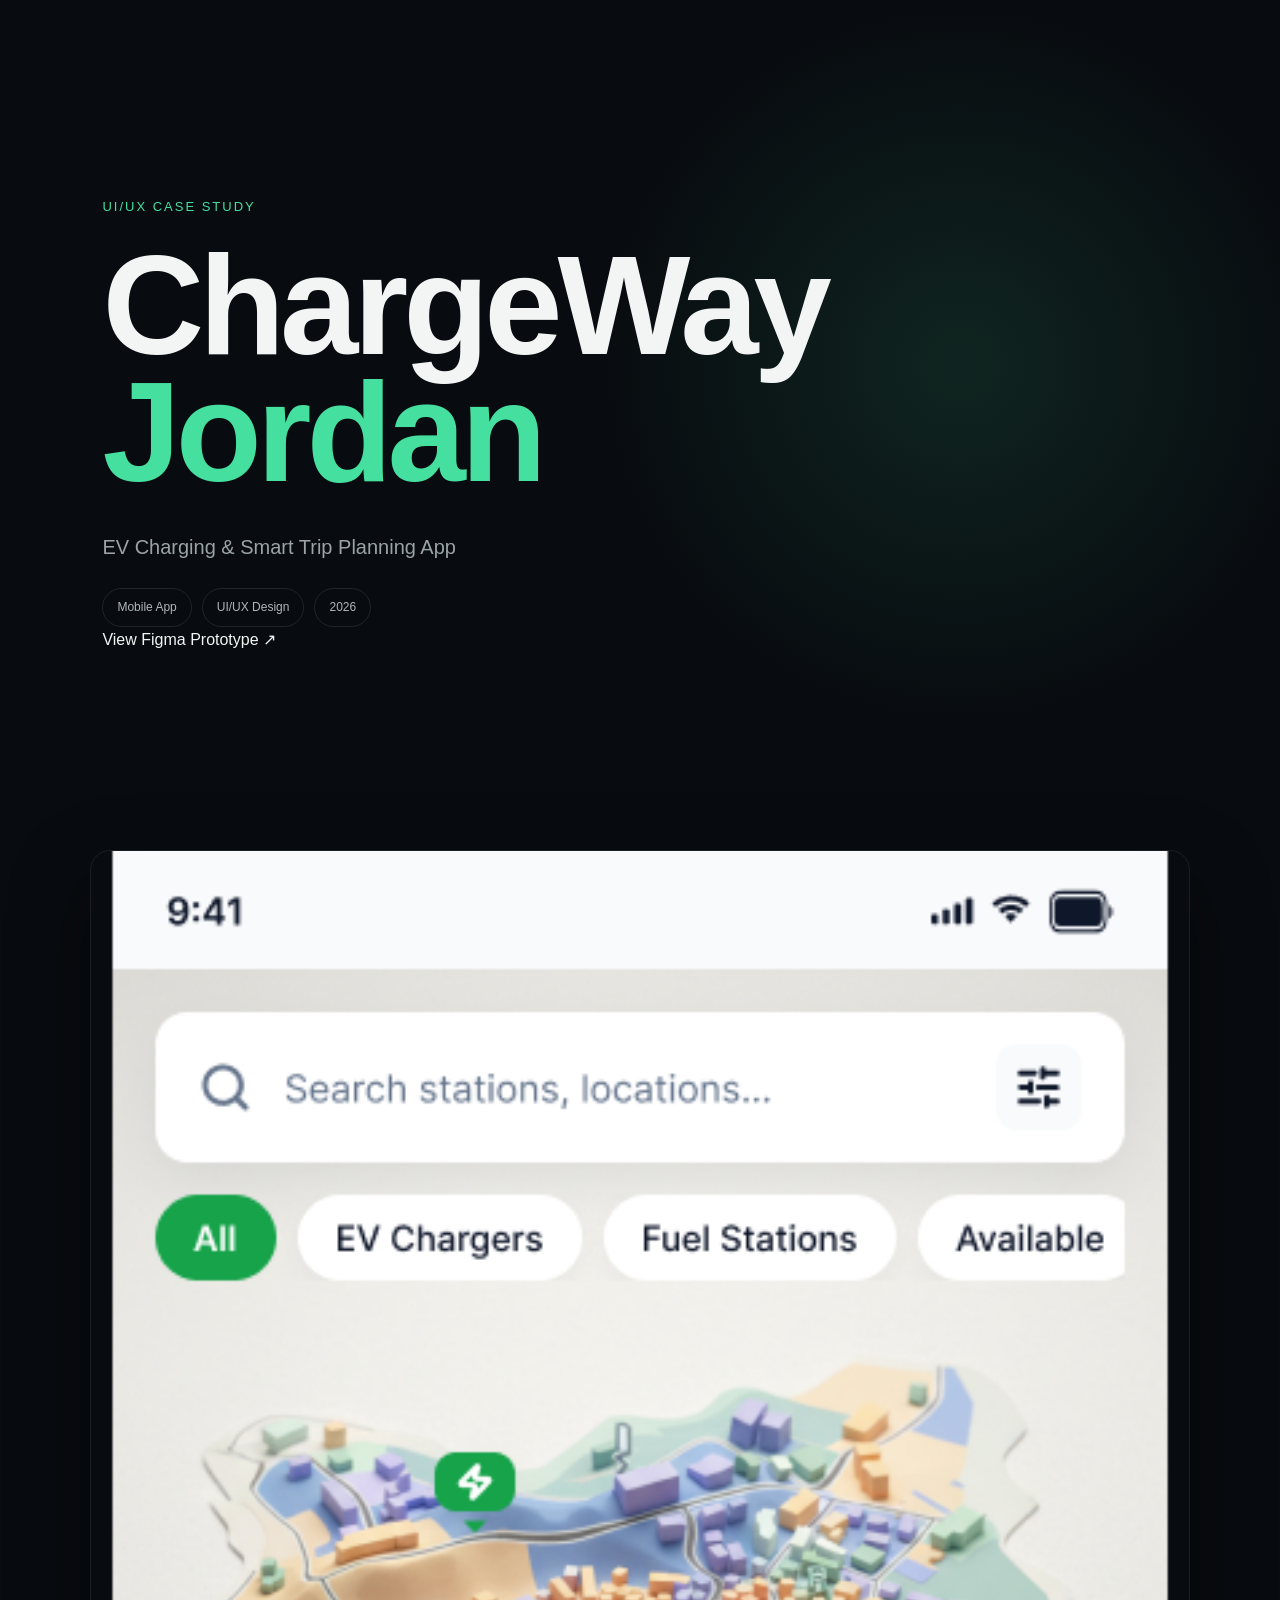
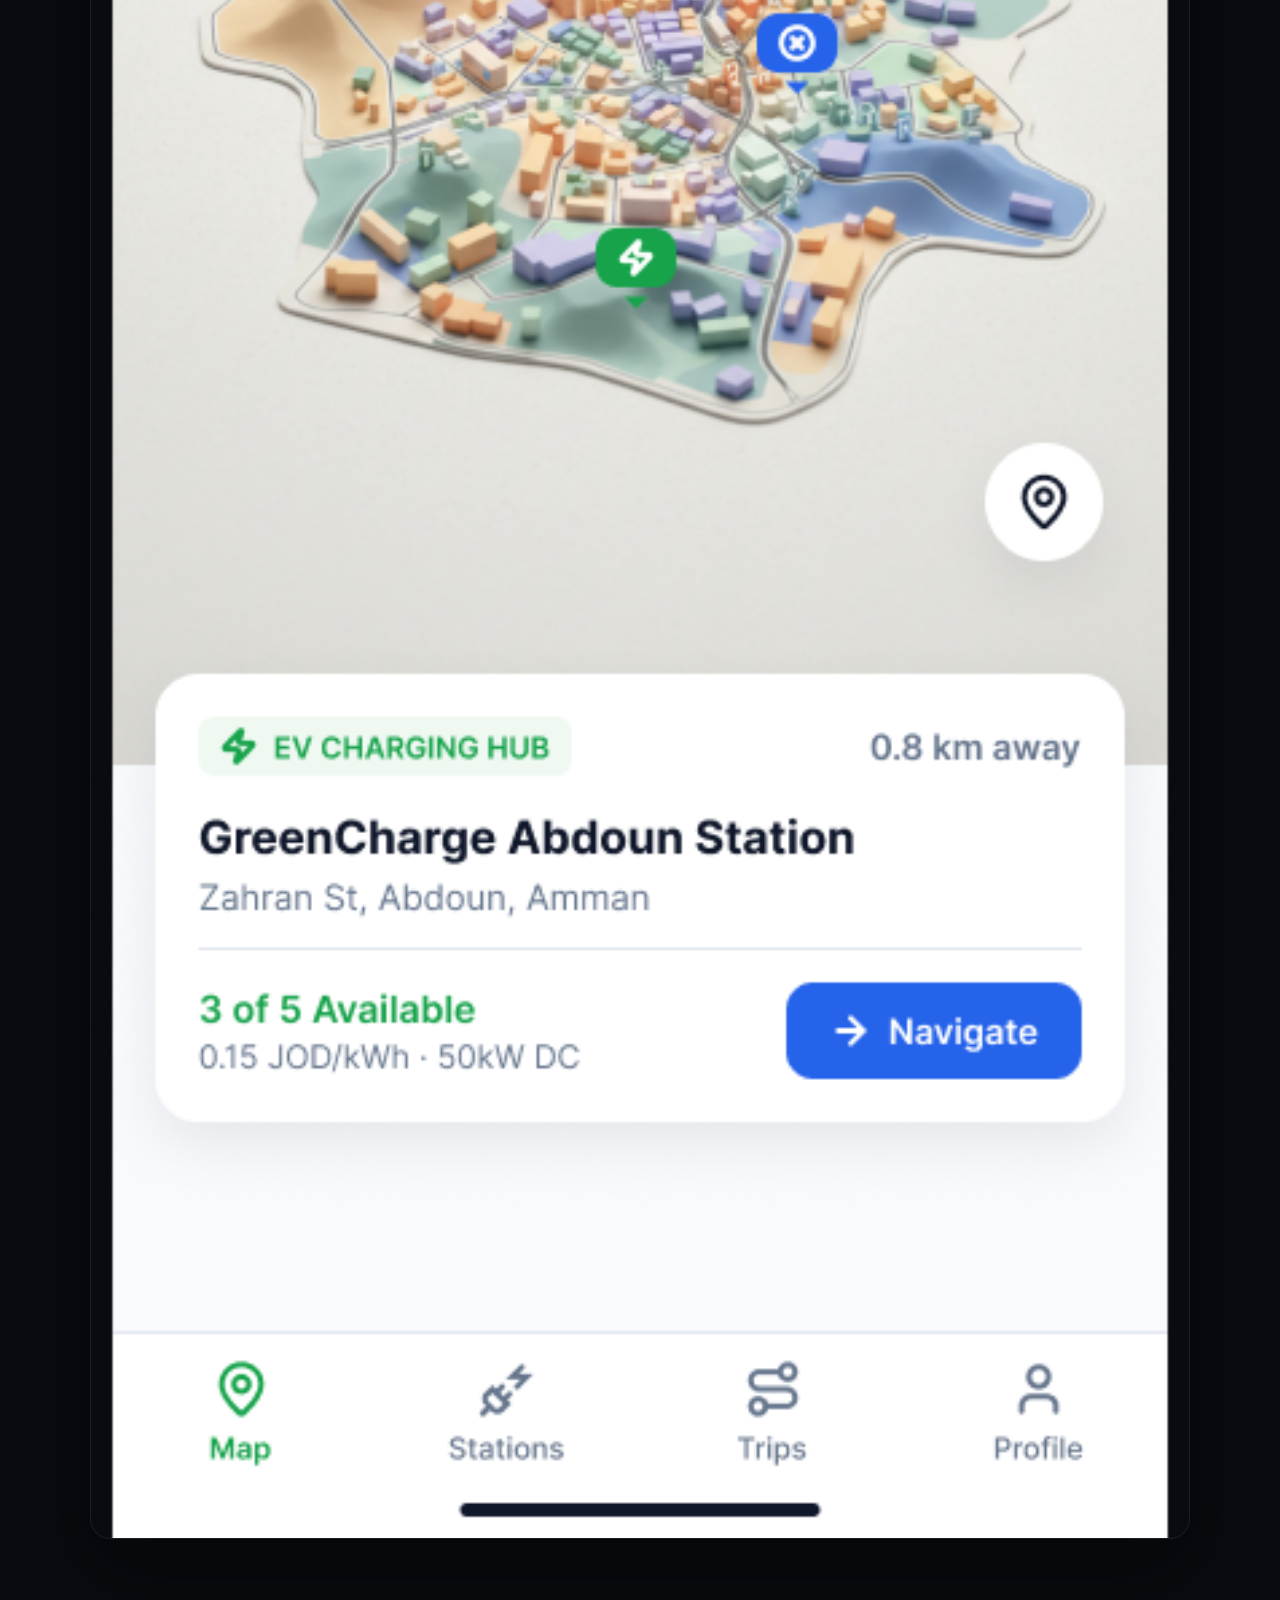
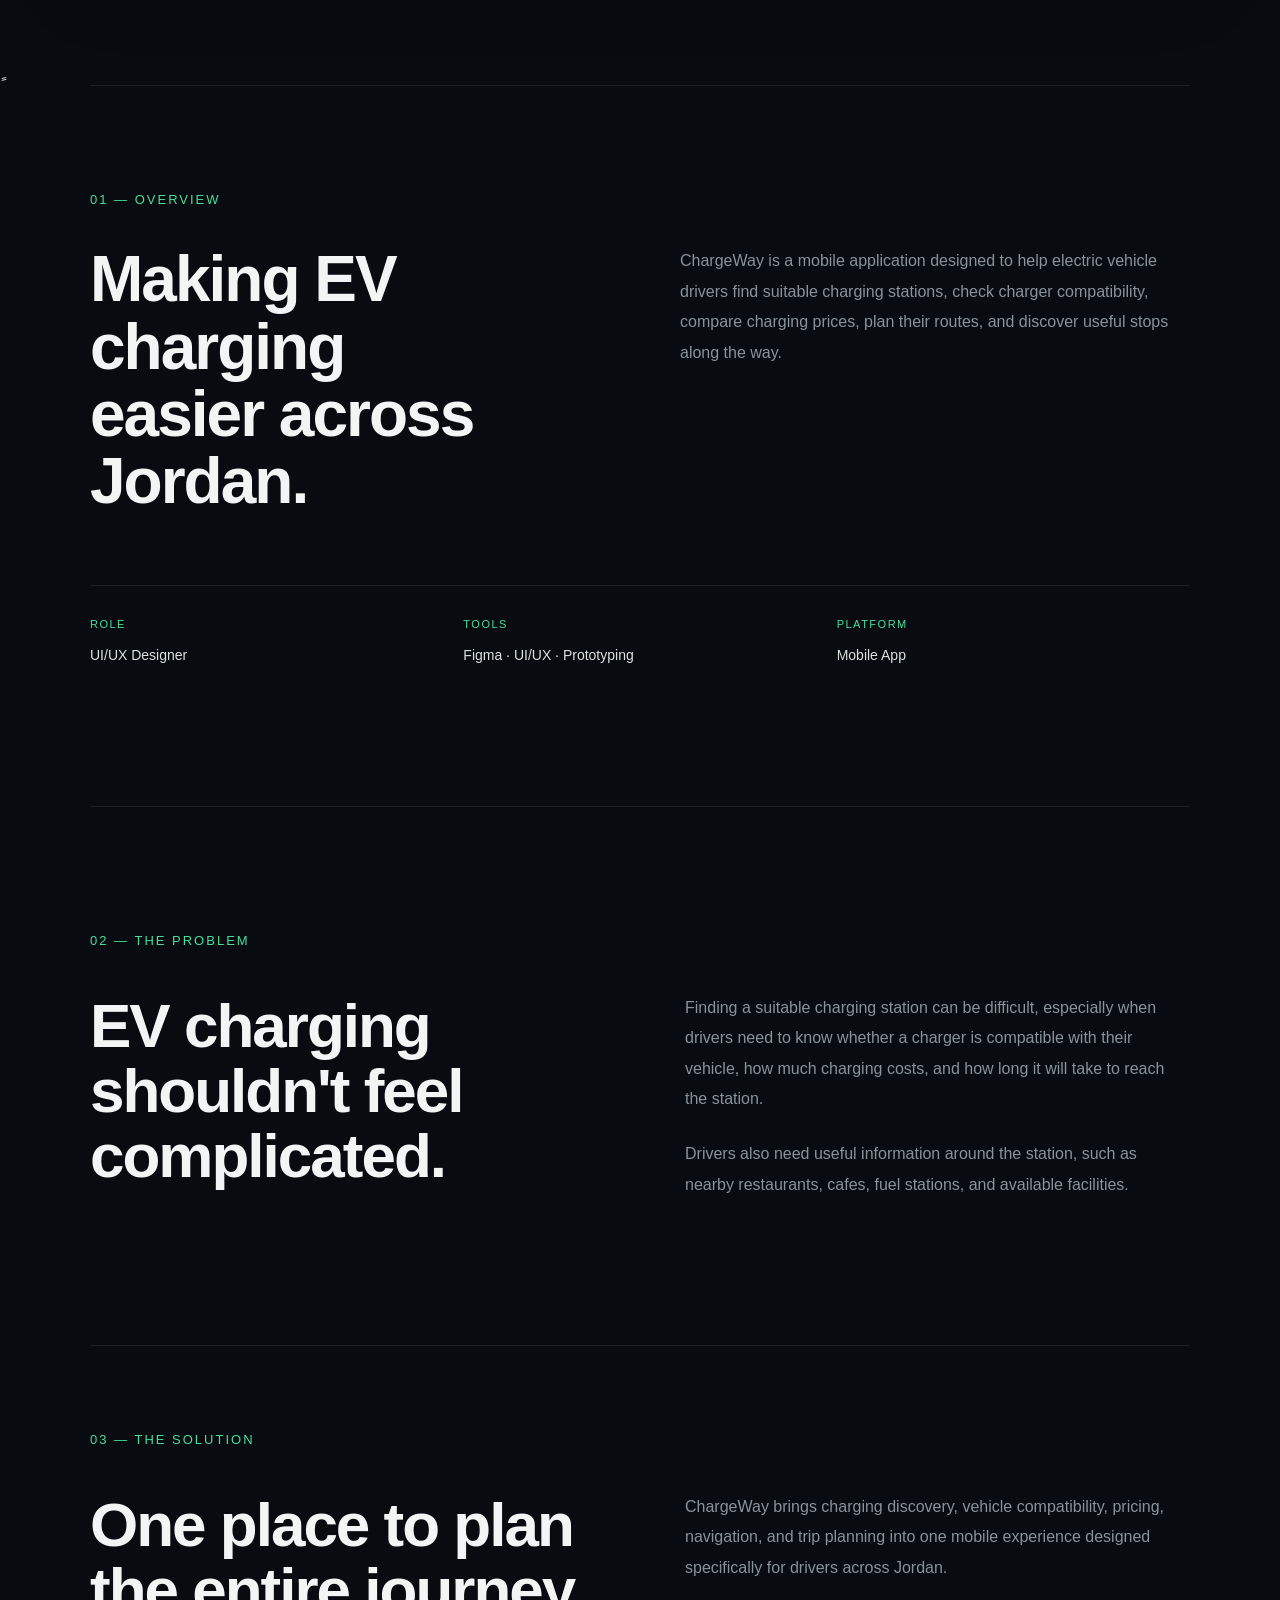
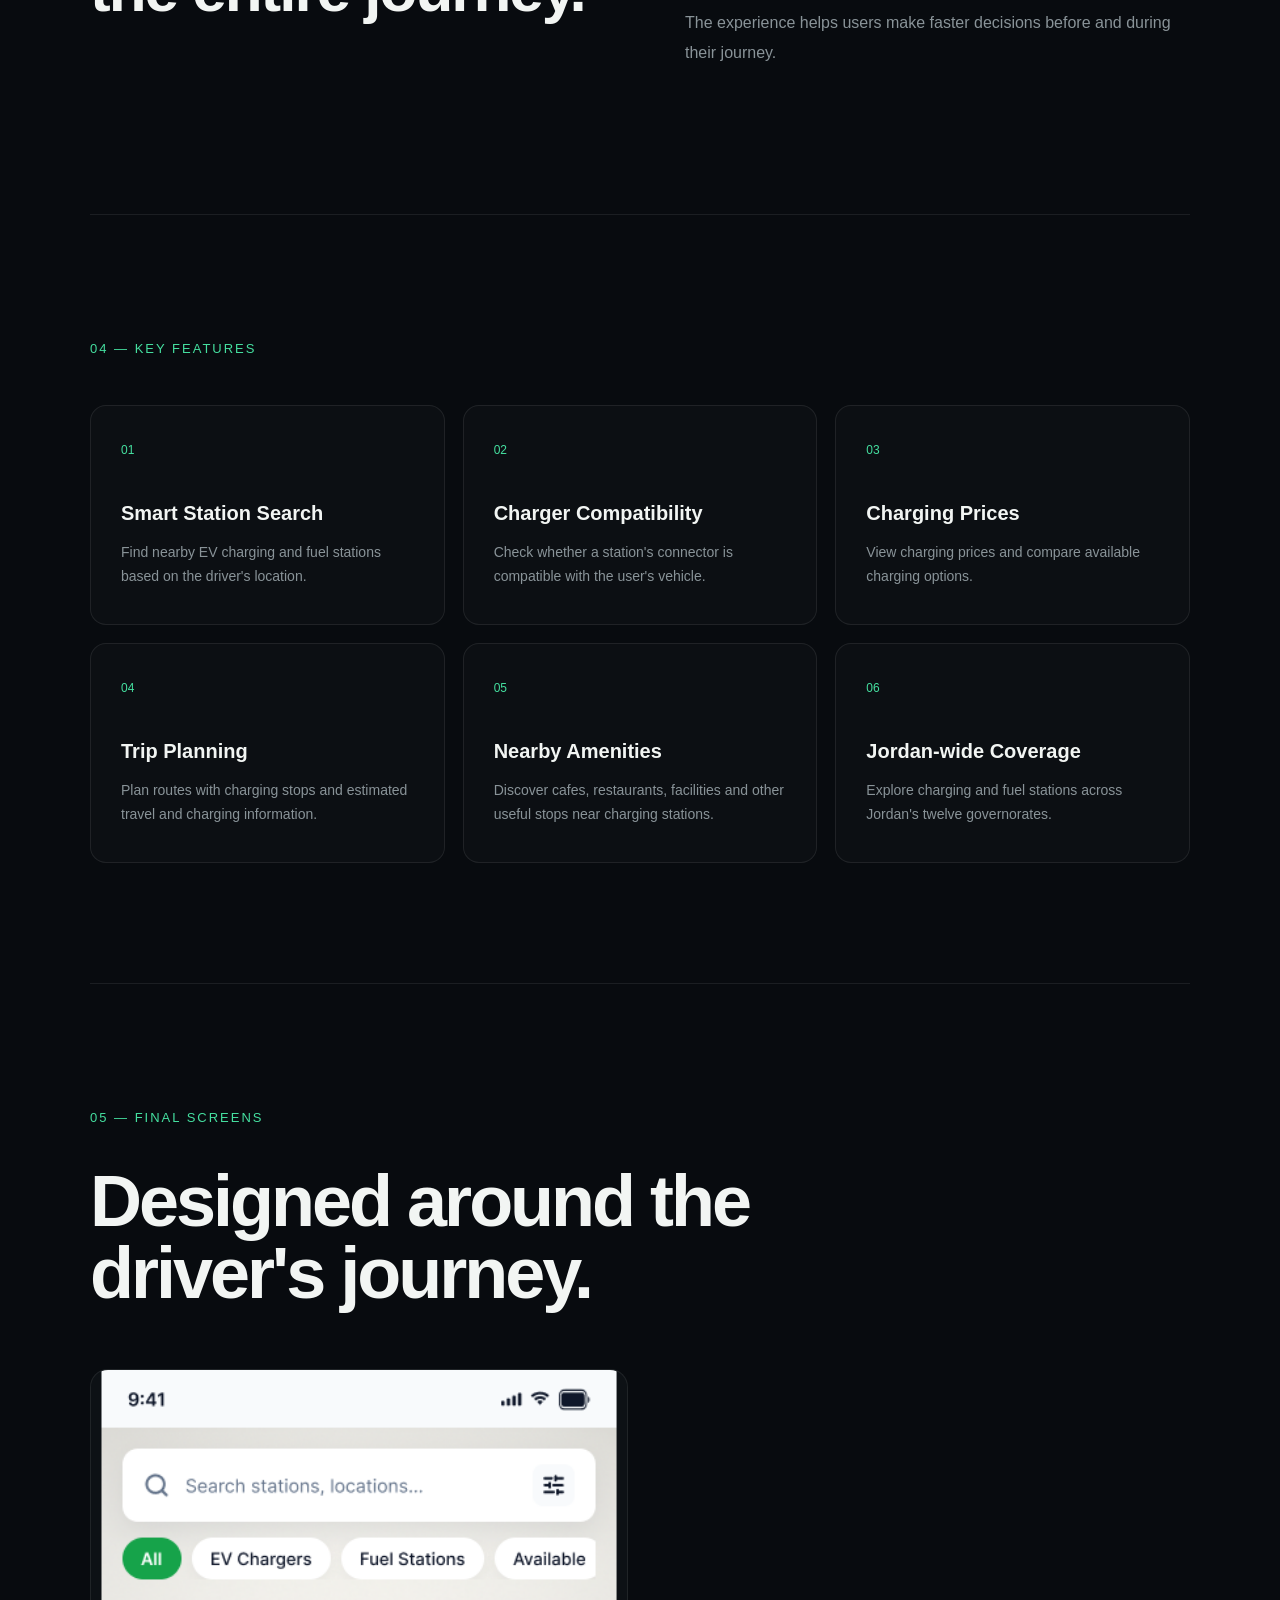
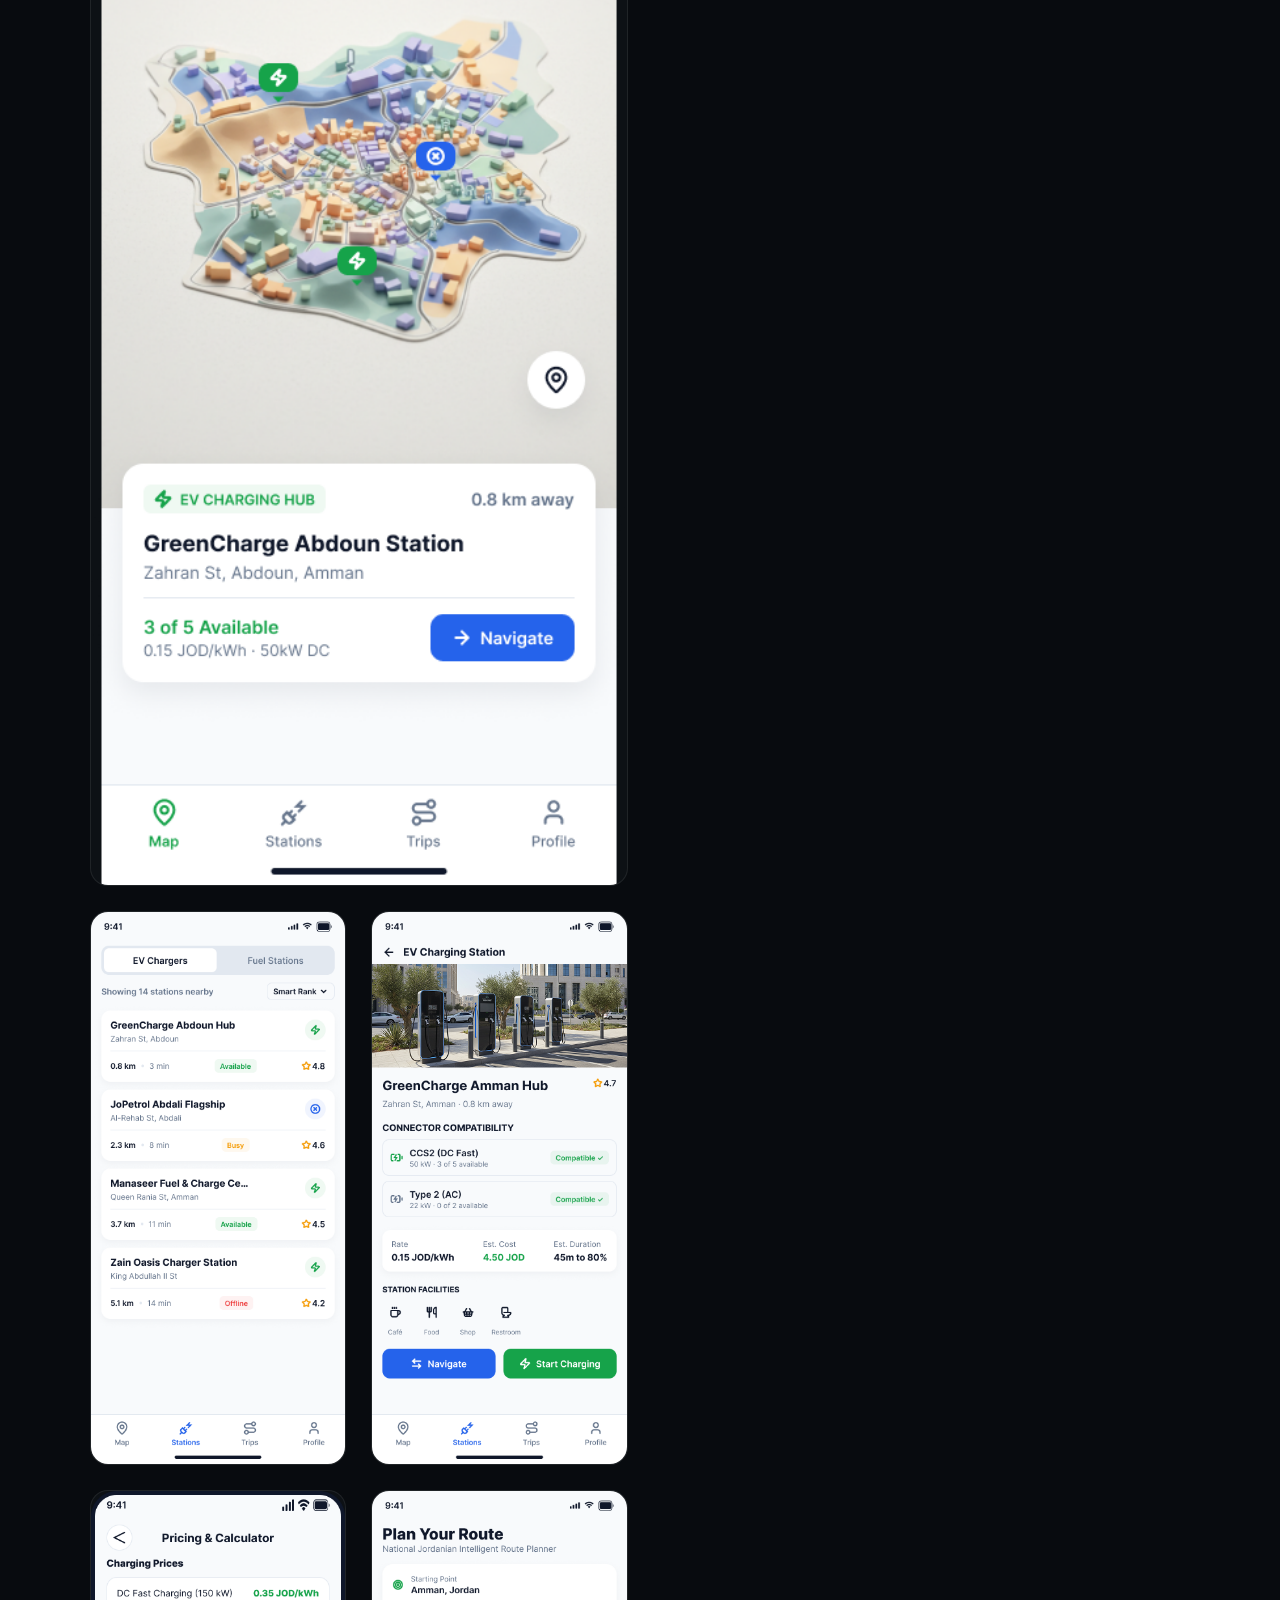
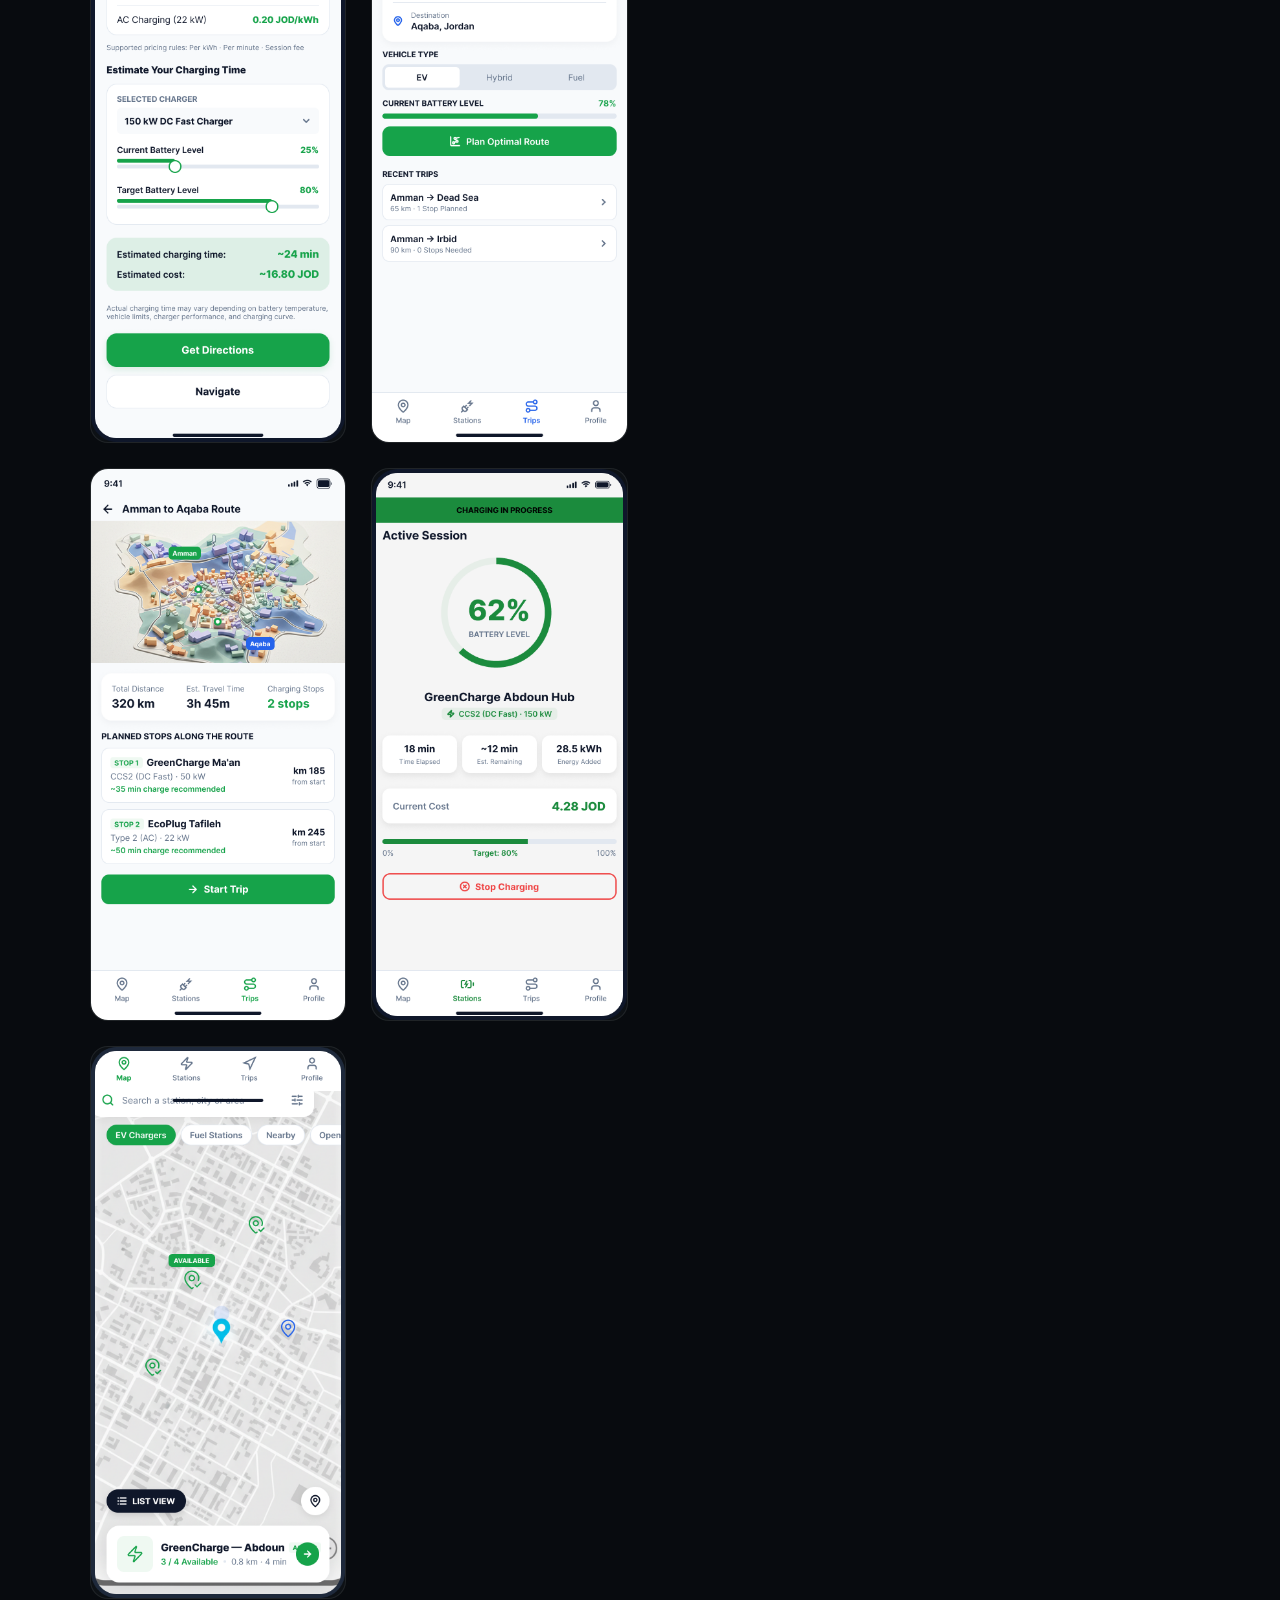
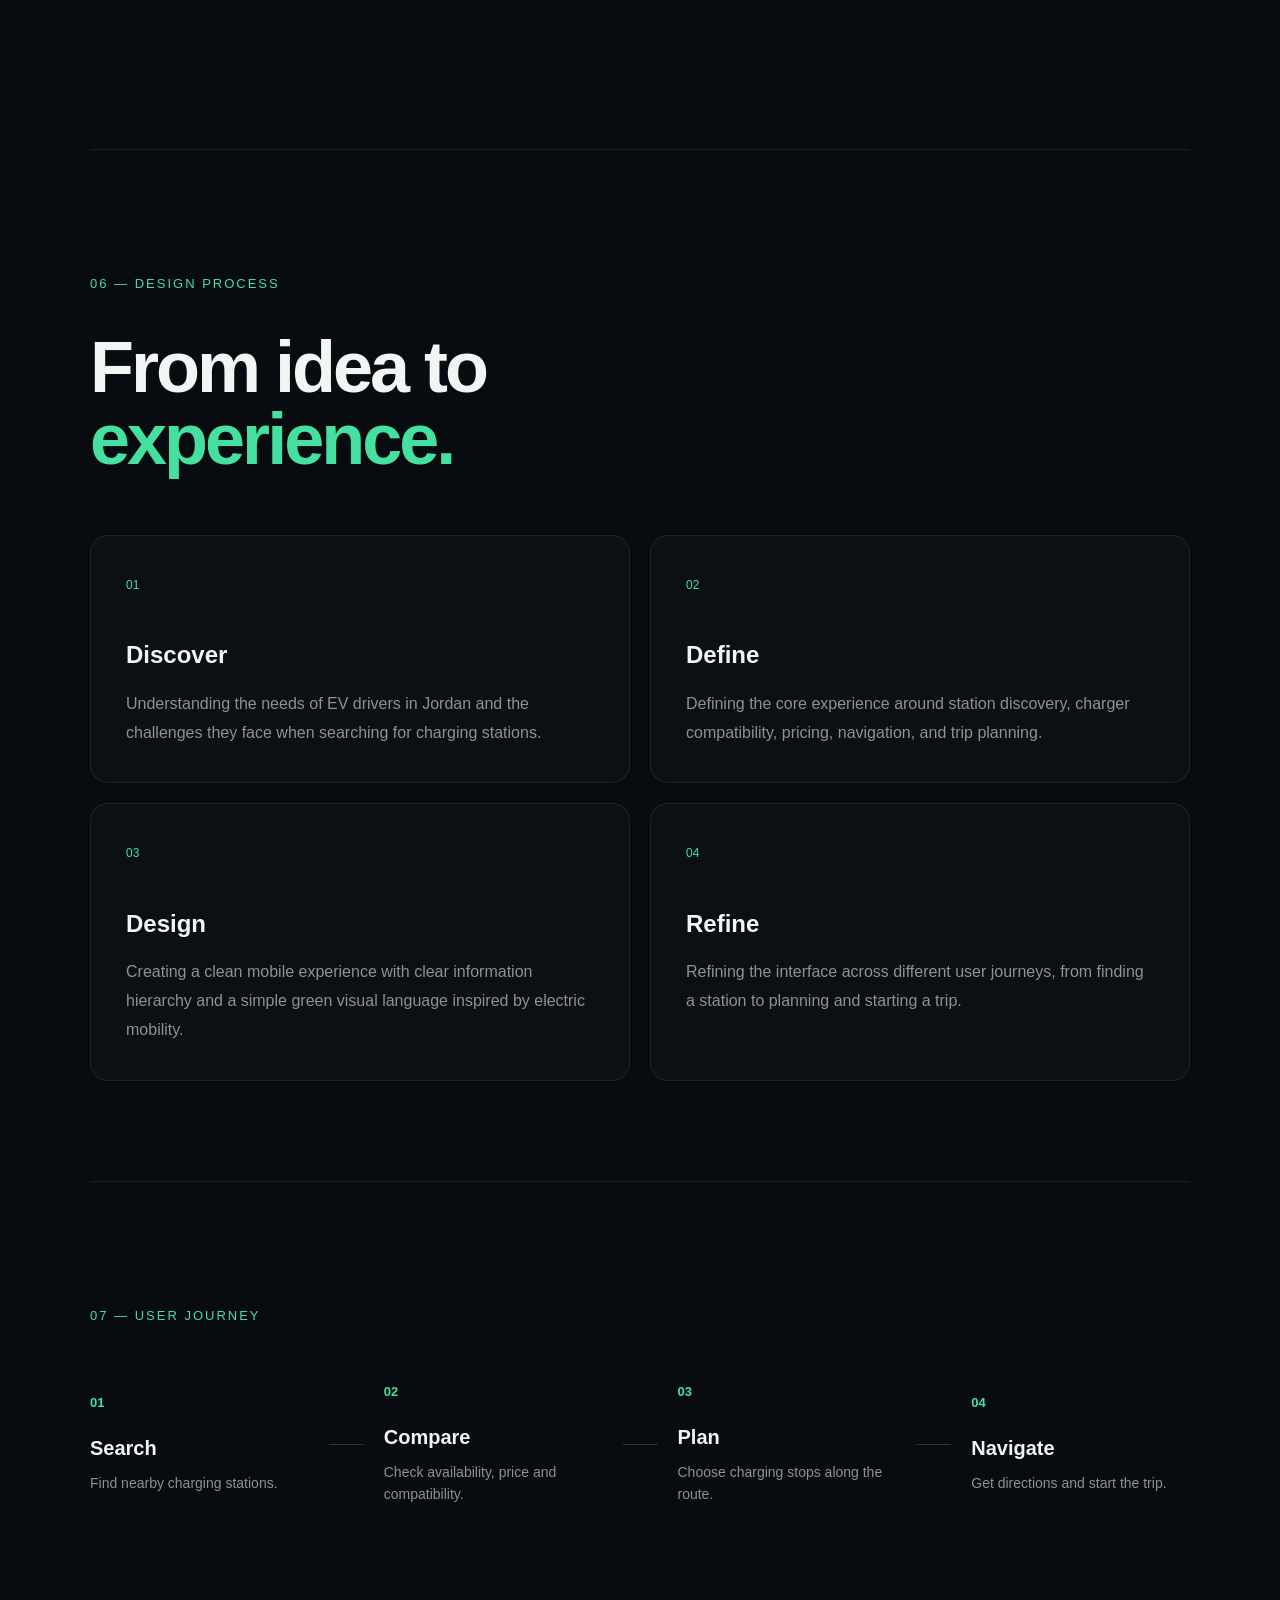
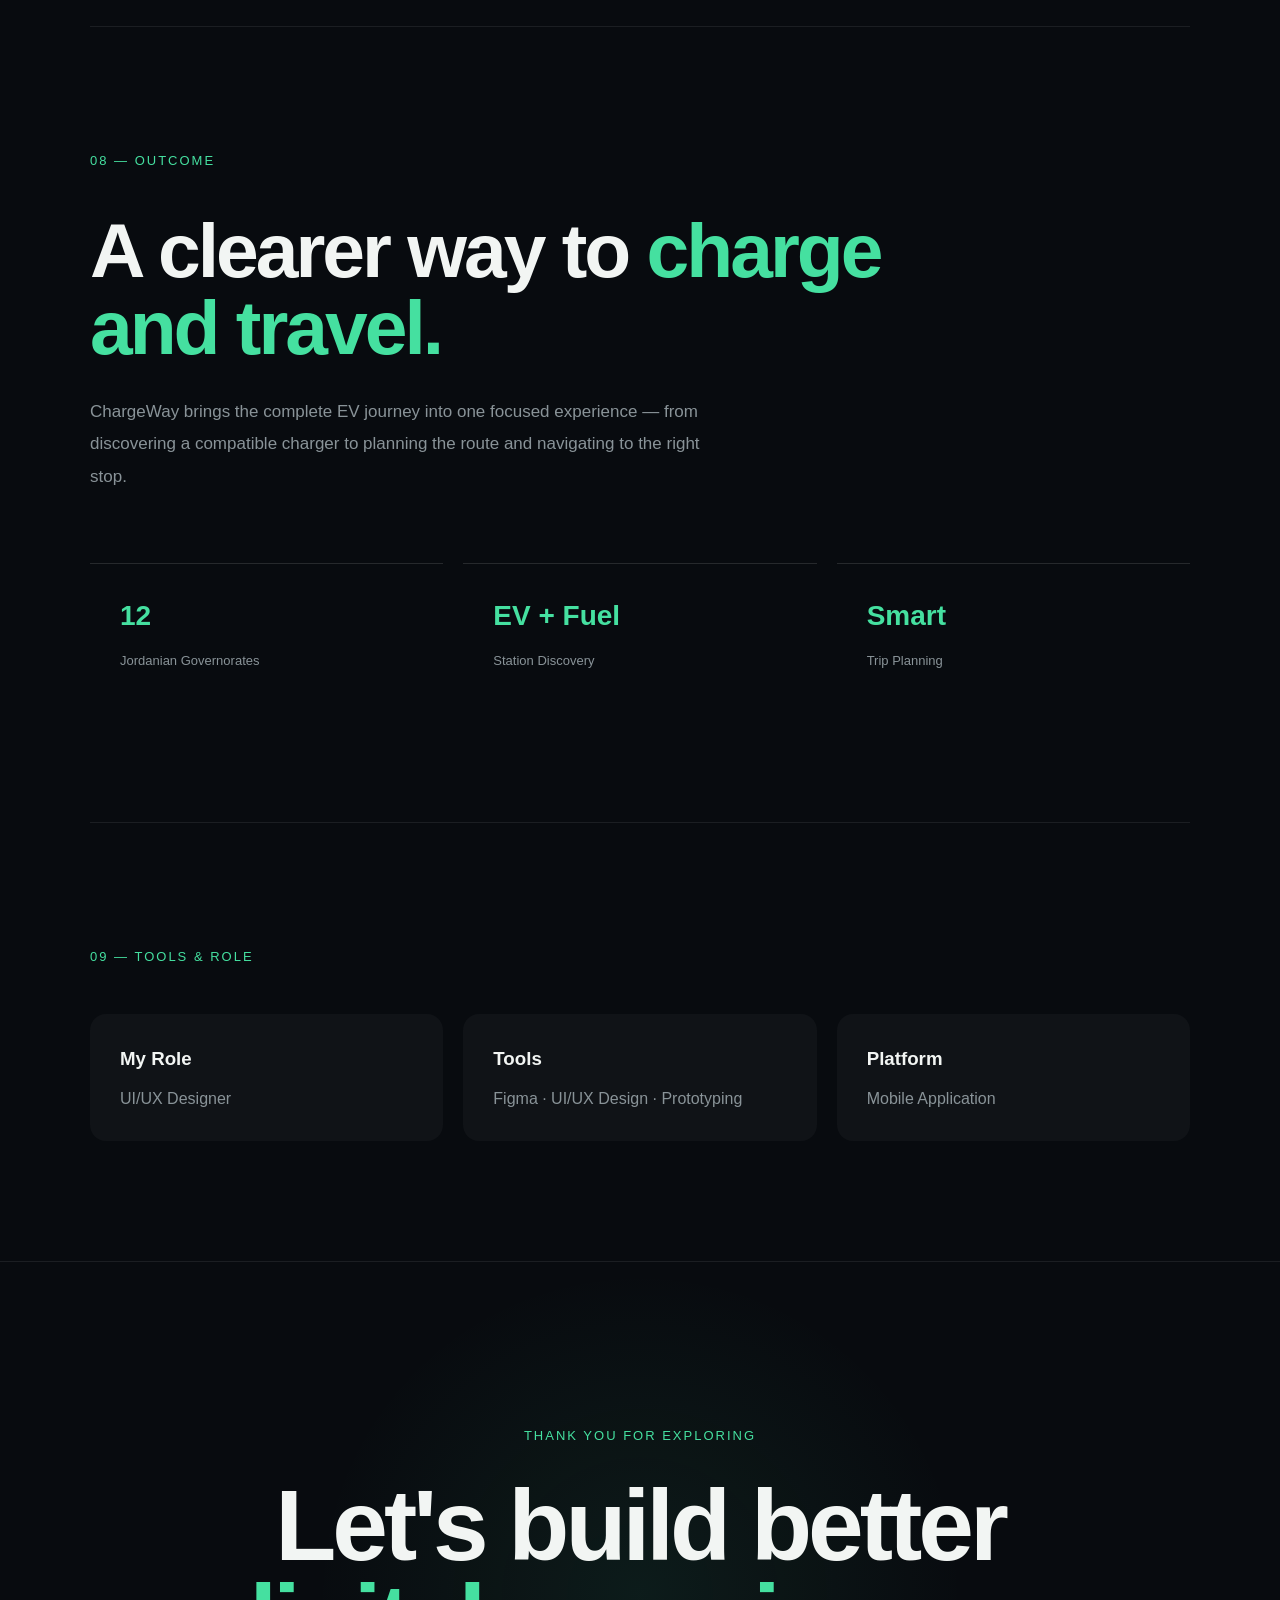
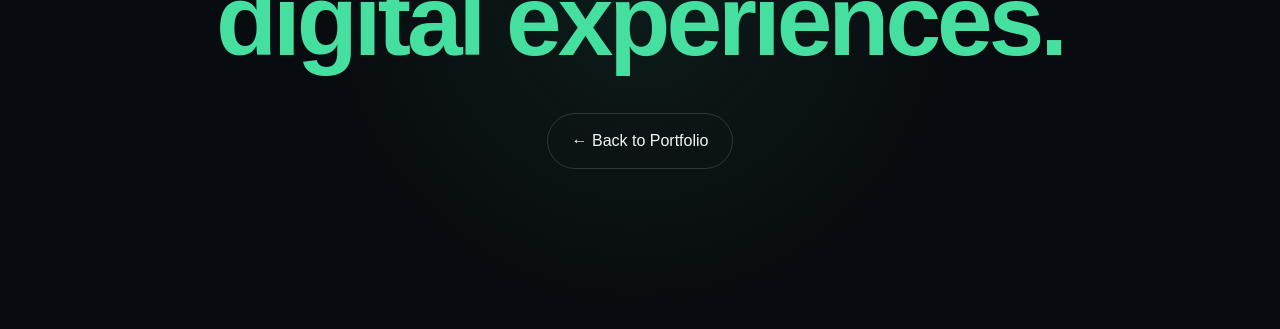
==== commit bcd33f28: "Update portfolio images" ====
--- a/chargeway.html
+++ b/chargeway.html
@@ -217,7 +217,7 @@
 
                     <img src="assets/chargeway/charging-session.png" alt="ChargeWay Charging Session">
 
-                    <img src="assets/chargeway/explore-jordan.png" alt="Explore Jordan">
+                    <img src="assets/chargeway/screen-main-map.png" alt="Explore Jordan">
 
                 </div>
             </div>
@@ -398,4 +398,4 @@
 
 </body>
 
-</html>
+</html>
